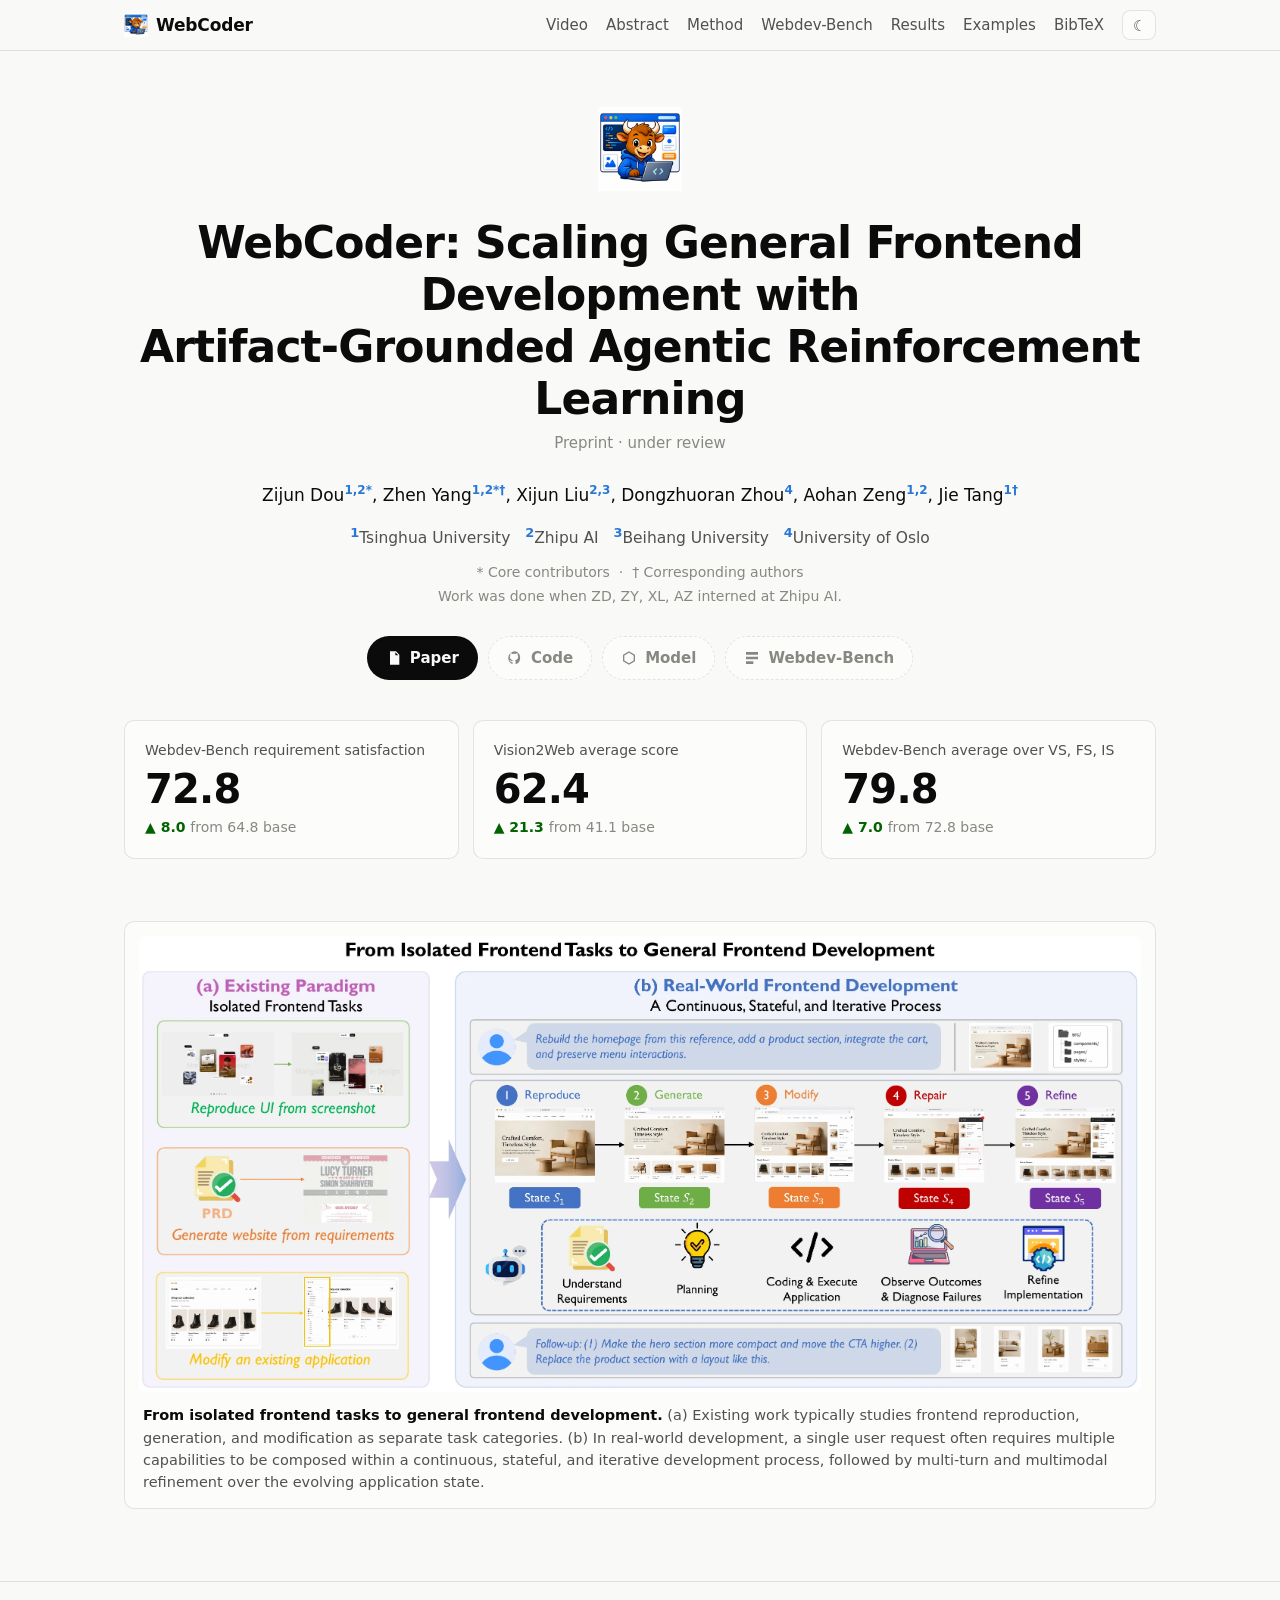
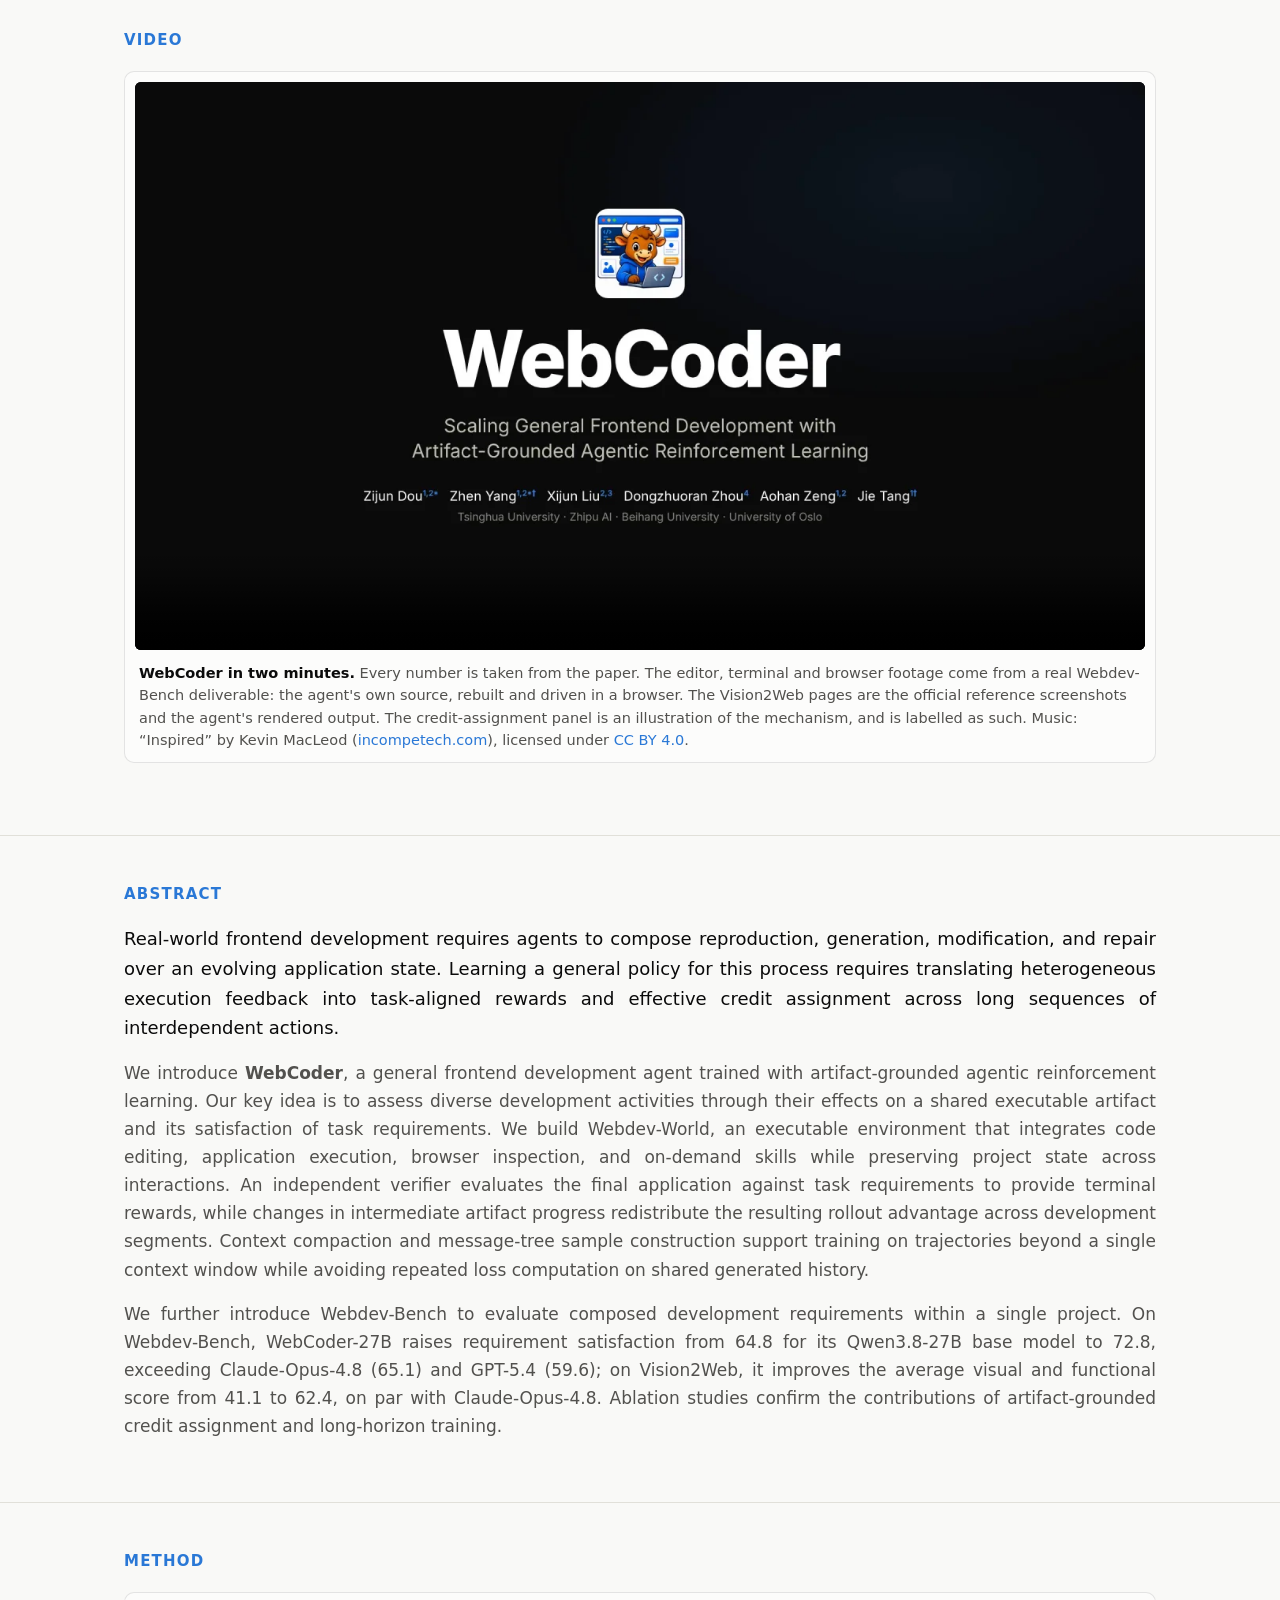
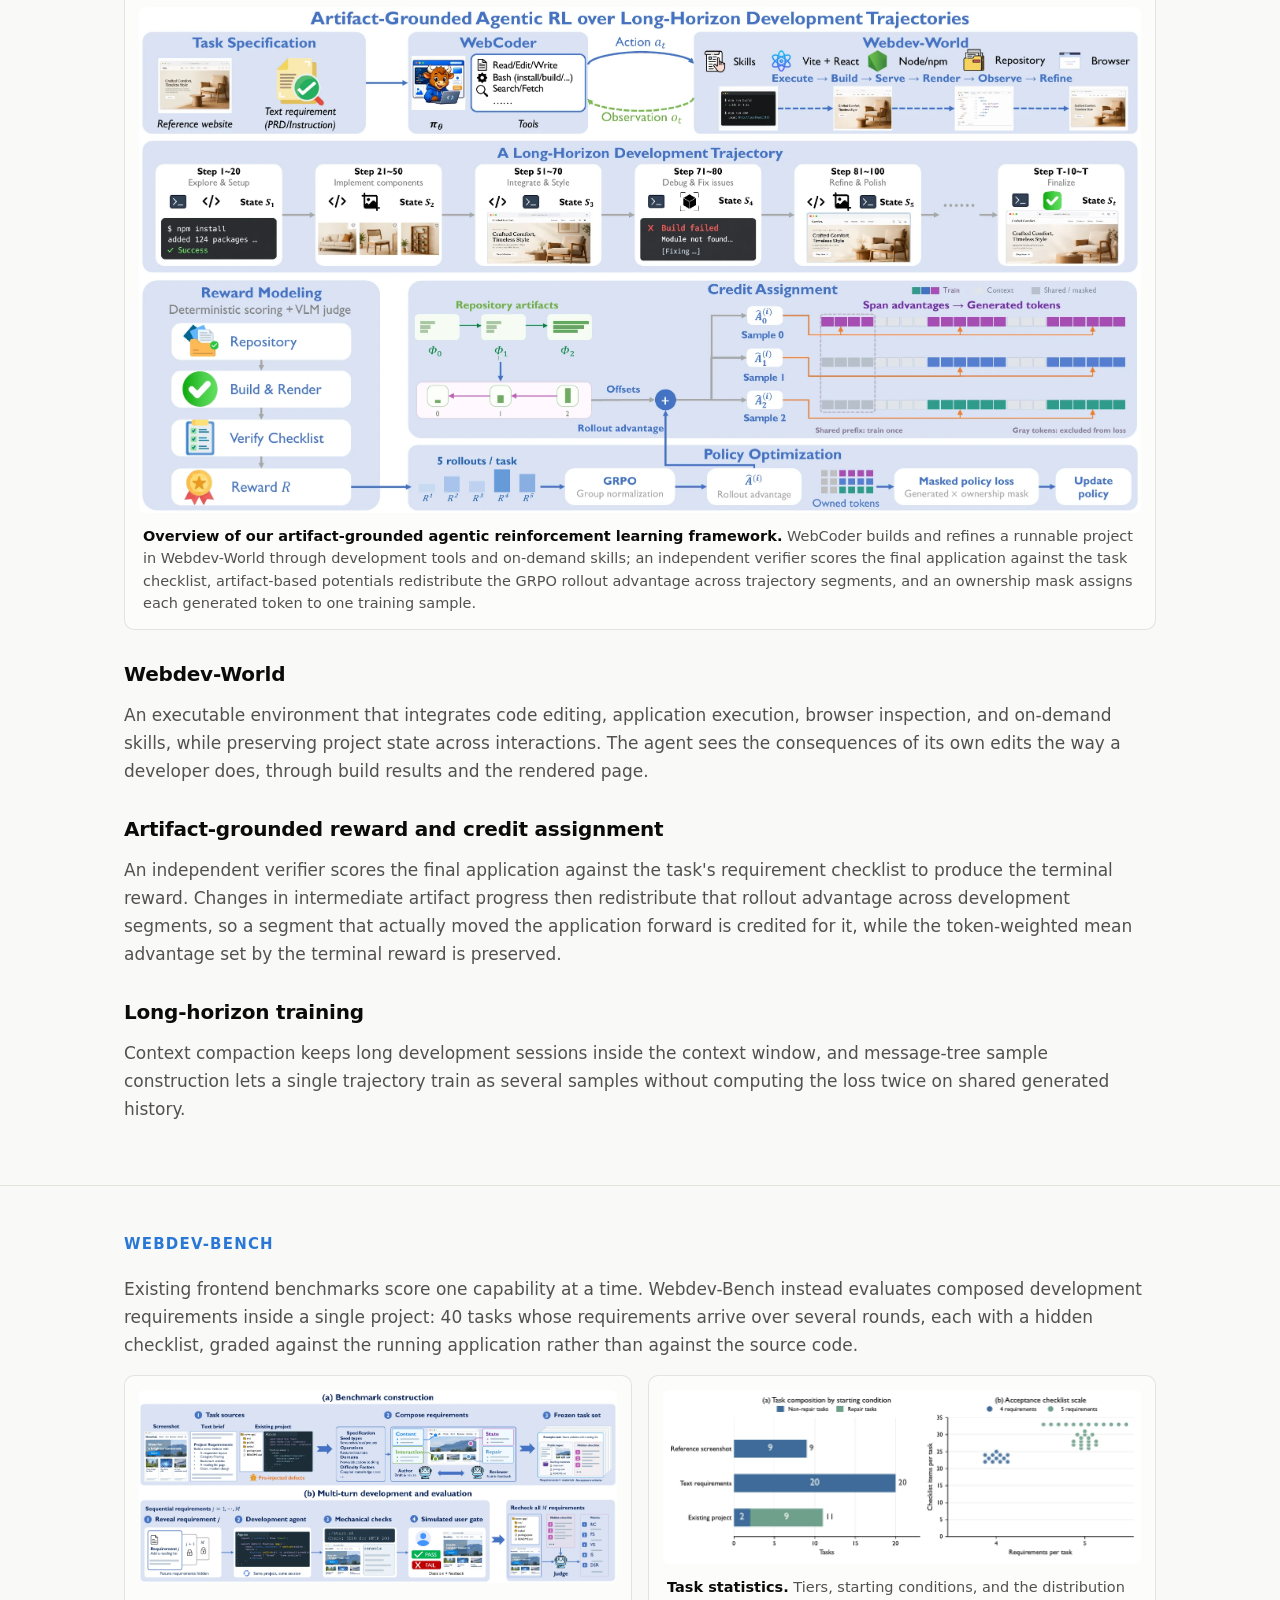
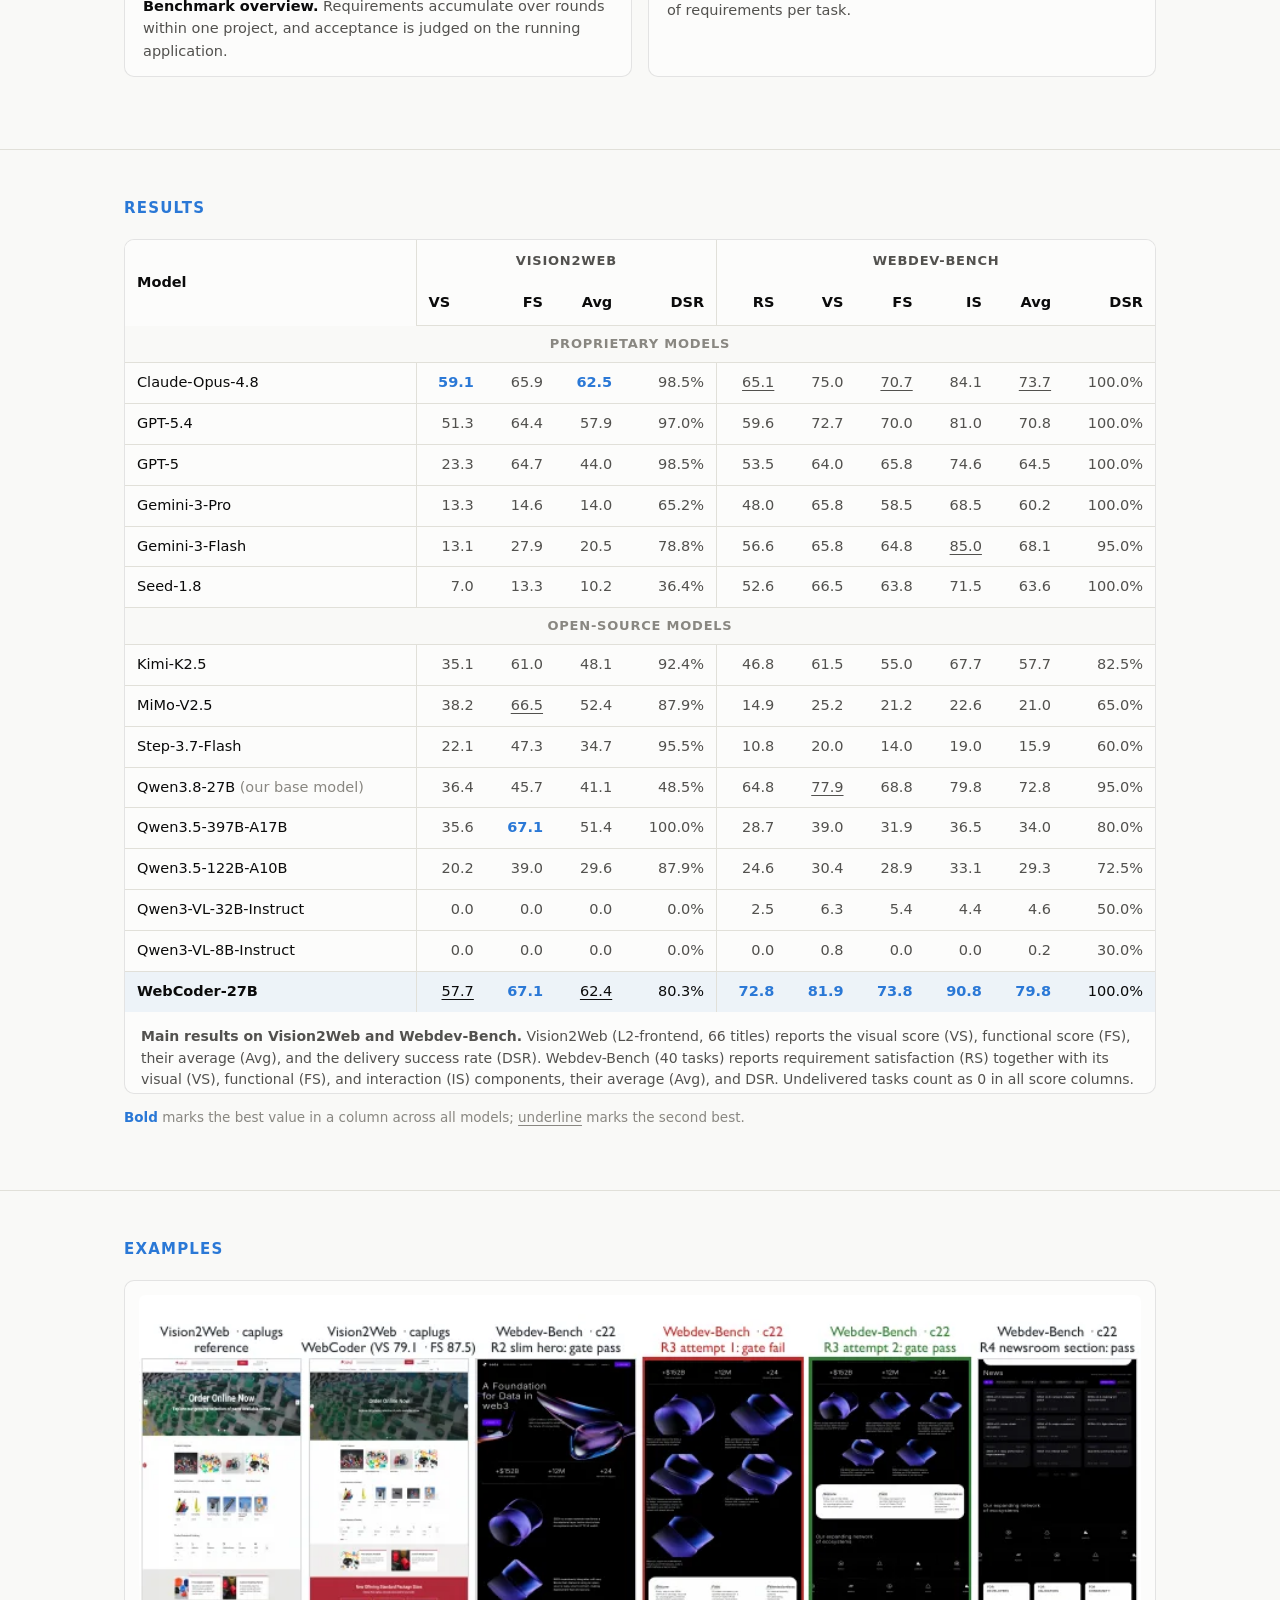
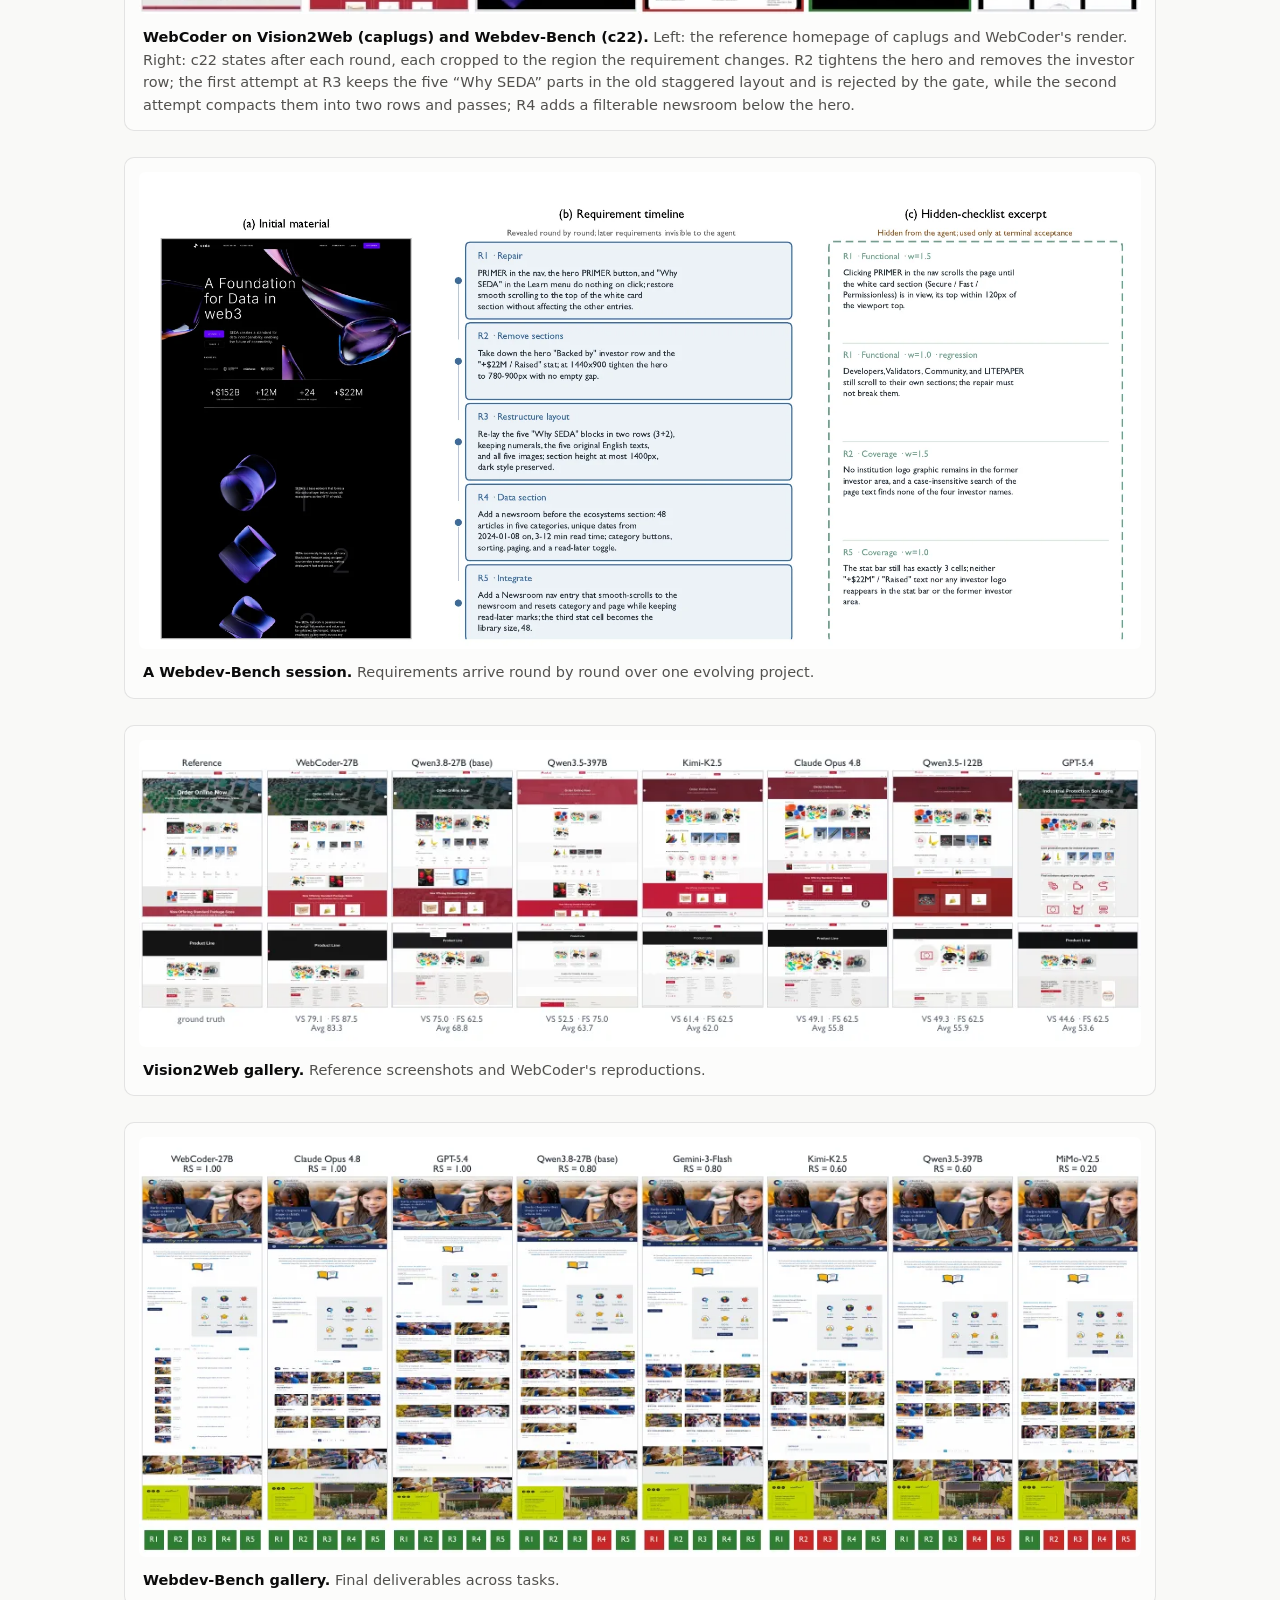
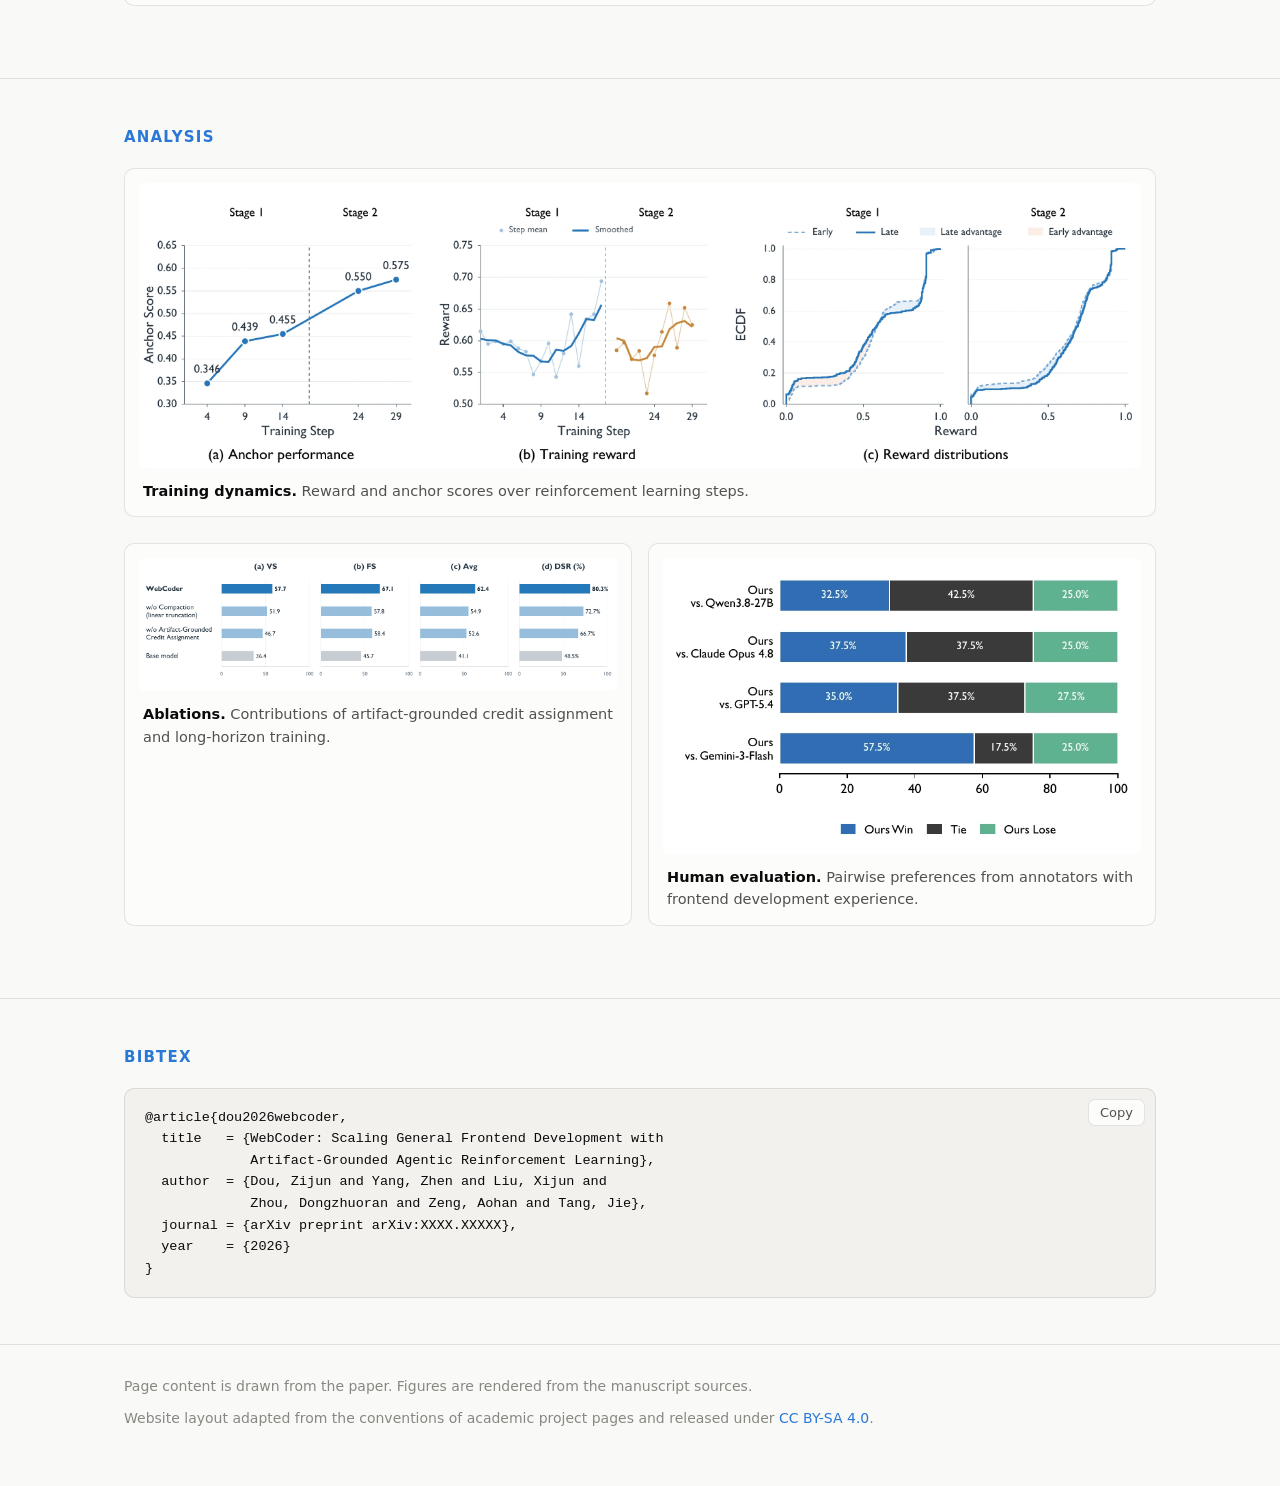
==== docs/index.html @ d70372ed "WebCoder project page and promotional film sources docs/ is the GitHub Pages site: a single static p" ====
<!DOCTYPE html>
<html lang="en">
<head>
<meta charset="utf-8">
<meta name="viewport" content="width=device-width, initial-scale=1">
<title>WebCoder: Scaling General Frontend Development with Artifact-Grounded Agentic Reinforcement Learning</title>

<meta name="description" content="WebCoder is a general frontend development agent trained with artifact-grounded agentic reinforcement learning. It raises requirement satisfaction on Webdev-Bench from 64.8 to 72.8 and the Vision2Web average score from 41.1 to 62.4.">
<meta name="author" content="Zijun Dou, Zhen Yang, Xijun Liu, Dongzhuoran Zhou, Aohan Zeng, Jie Tang">

<!-- TODO before publishing: set og:url / og:image to the live GitHub Pages URL. -->
<meta property="og:type" content="website">
<meta property="og:title" content="WebCoder: Scaling General Frontend Development with Artifact-Grounded Agentic Reinforcement Learning">
<meta property="og:description" content="A general frontend development agent trained with artifact-grounded agentic reinforcement learning.">
<meta property="og:image" content="static/images/motivation1.webp">
<meta name="twitter:card" content="summary_large_image">

<link rel="icon" type="image/webp" href="static/images/logo.webp">
<link rel="stylesheet" href="static/css/style.css">
</head>

<body>

<nav class="nav">
  <div class="nav-inner">
    <span class="nav-brand"><img src="static/images/logo.webp" alt="">WebCoder</span>
    <div class="nav-links">
      <a href="#demo">Video</a>
      <a href="#abstract">Abstract</a>
      <a href="#method">Method</a>
      <a href="#benchmark">Webdev-Bench</a>
      <a href="#results">Results</a>
      <a href="#gallery">Examples</a>
      <a href="#bibtex">BibTeX</a>
      <button class="theme-toggle" type="button">&#9790;</button>
    </div>
  </div>
</nav>

<header class="hero">
  <div class="wrap">
    <img class="hero-logo" src="static/images/logo.webp" alt="WebCoder logo">
    <h1>WebCoder: Scaling General Frontend Development with<br class="nb">Artifact-Grounded Agentic Reinforcement Learning</h1>
    <p class="venue">Preprint &middot; under review</p>

    <p class="authors">
      Zijun Dou<sup>1,2&#42;</sup>,
      Zhen Yang<sup>1,2&#42;&dagger;</sup>,
      Xijun Liu<sup>2,3</sup>,
      Dongzhuoran Zhou<sup>4</sup>,
      Aohan Zeng<sup>1,2</sup>,
      Jie Tang<sup>1&dagger;</sup>
    </p>
    <p class="affils">
      <sup>1</sup>Tsinghua University &nbsp;
      <sup>2</sup>Zhipu AI &nbsp;
      <sup>3</sup>Beihang University &nbsp;
      <sup>4</sup>University of Oslo
    </p>
    <p class="notes">
      &#42; Core contributors &nbsp;&middot;&nbsp; &dagger; Corresponding authors<br>
      Work was done when ZD, ZY, XL, AZ interned at Zhipu AI.
    </p>

    <!-- TODO: replace each href="#" below with the real URL once the artifact is public,
         and drop the "pending" class so the button renders as active. -->
    <div class="links">
      <a class="btn" href="static/pdf/webcoder_paper.pdf">
        <svg viewBox="0 0 24 24"><path d="M6 2h9l5 5v15H6zM14 3.5V8h4.5z"/></svg>
        Paper
      </a>
      <a class="btn pending" href="#" aria-disabled="true">
        <svg viewBox="0 0 24 24"><path d="M12 2a10 10 0 00-3.2 19.5c-.5-.2-.5-.9-.5-1.2v-2c-2.8.6-3.4-1.3-3.4-1.3-.5-1.2-1.1-1.5-1.1-1.5-.9-.6 0-.6 0-.6 1 .1 1.5 1 1.5 1 .9 1.5 2.3 1.1 2.9.8.1-.7.4-1.1.6-1.4-2.2-.3-4.6-1.1-4.6-5 0-1.1.4-2 1-2.7-.1-.3-.4-1.3.1-2.6 0 0 .8-.3 2.7 1a9.4 9.4 0 015 0c1.9-1.3 2.7-1 2.7-1 .5 1.3.2 2.3.1 2.6.6.7 1 1.6 1 2.7 0 3.9-2.4 4.7-4.6 5 .4.3.7 1 .7 2v2.9c0 .3 0 1-.6 1.2A10 10 0 0012 2z"/></svg>
        Code
      </a>
      <a class="btn pending" href="#" aria-disabled="true">
        <svg viewBox="0 0 24 24"><path d="M12 2l9 5v10l-9 5-9-5V7zm0 2.3L5 8.2v7.6l7 3.9 7-3.9V8.2z"/></svg>
        Model
      </a>
      <a class="btn pending" href="#" aria-disabled="true">
        <svg viewBox="0 0 24 24"><path d="M3 3h18v4H3zm0 7h18v4H3zm0 7h11v4H3z"/></svg>
        Webdev-Bench
      </a>
    </div>

    <div class="kpis">
      <div class="kpi">
        <div class="label">Webdev-Bench requirement satisfaction</div>
        <div class="value">72.8</div>
        <div class="delta">&#9650; 8.0 <span class="from">from 64.8 base</span></div>
      </div>
      <div class="kpi">
        <div class="label">Vision2Web average score</div>
        <div class="value">62.4</div>
        <div class="delta">&#9650; 21.3 <span class="from">from 41.1 base</span></div>
      </div>
      <div class="kpi">
        <div class="label">Webdev-Bench average over VS, FS, IS</div>
        <div class="value">79.8</div>
        <div class="delta">&#9650; 7.0 <span class="from">from 72.8 base</span></div>
      </div>
    </div>
  </div>
</header>

<main>

<section id="teaser">
  <div class="wrap">
    <figure>
      <img src="static/images/motivation1.webp" alt="Panel (a) shows frontend reproduction, generation and modification studied as separate task categories. Panel (b) shows one user request composing those capabilities over a continuous, stateful development process with multi-turn multimodal refinement.">
      <figcaption>
        <b>From isolated frontend tasks to general frontend development.</b>
        (a) Existing work typically studies frontend reproduction, generation, and modification as
        separate task categories. (b) In real-world development, a single user request often requires
        multiple capabilities to be composed within a continuous, stateful, and iterative development
        process, followed by multi-turn and multimodal refinement over the evolving application state.
      </figcaption>
    </figure>
  </div>
</section>

<section id="demo">
  <div class="wrap">
    <h2>Video</h2>
    <figure class="video">
      <video controls preload="none" playsinline
             poster="static/images/promo_poster.webp"
             width="1920" height="1080">
        <source src="static/video/webcoder_promo_1080p.webm" type="video/webm">
        <source src="static/video/webcoder_promo_1080p.mp4" type="video/mp4">
        <p>Your browser cannot play embedded video.
           <a href="static/video/webcoder_promo_1080p.mp4">Download the MP4</a> instead.</p>
      </video>
      <figcaption>
        <b>WebCoder in two minutes.</b>
        Every number is taken from the paper. The editor, terminal and browser footage come
        from a real Webdev-Bench deliverable: the agent's own source, rebuilt and driven in a
        browser. The Vision2Web pages are the official reference screenshots and the agent's
        rendered output. The credit-assignment panel is an illustration of the mechanism, and
        is labelled as such.
        Music: &ldquo;Inspired&rdquo; by Kevin MacLeod (<a href="https://incompetech.com">incompetech.com</a>),
        licensed under <a href="https://creativecommons.org/licenses/by/4.0/">CC BY 4.0</a>.
      </figcaption>
    </figure>
  </div>
</section>

<section id="abstract">
  <div class="wrap abstract">
    <h2>Abstract</h2>
    <p class="lead">
      Real-world frontend development requires agents to compose reproduction, generation,
      modification, and repair over an evolving application state. Learning a general policy for this
      process requires translating heterogeneous execution feedback into task-aligned rewards and
      effective credit assignment across long sequences of interdependent actions.
    </p>
    <p>
      We introduce <b>WebCoder</b>, a general frontend development agent trained with
      artifact-grounded agentic reinforcement learning. Our key idea is to assess diverse development
      activities through their effects on a shared executable artifact and its satisfaction of task
      requirements. We build Webdev-World, an executable environment that integrates code editing,
      application execution, browser inspection, and on-demand skills while preserving project state
      across interactions. An independent verifier evaluates the final application against task
      requirements to provide terminal rewards, while changes in intermediate artifact progress
      redistribute the resulting rollout advantage across development segments. Context compaction and
      message-tree sample construction support training on trajectories beyond a single context window
      while avoiding repeated loss computation on shared generated history.
    </p>
    <p>
      We further introduce Webdev-Bench to evaluate composed development requirements within a single
      project. On Webdev-Bench, WebCoder-27B raises requirement satisfaction from 64.8 for its
      Qwen3.8-27B base model to 72.8, exceeding Claude-Opus-4.8 (65.1) and GPT-5.4 (59.6); on
      Vision2Web, it improves the average visual and functional score from 41.1 to 62.4, on par with
      Claude-Opus-4.8. Ablation studies confirm the contributions of artifact-grounded credit
      assignment and long-horizon training.
    </p>
  </div>
</section>

<section id="method">
  <div class="wrap">
    <h2>Method</h2>
    <figure>
      <img src="static/images/method_v4.webp" alt="Overview of the artifact-grounded agentic reinforcement learning framework: the agent builds a runnable project in Webdev-World, a verifier scores the final application against a checklist, artifact potentials redistribute the rollout advantage, and an ownership mask assigns tokens to training samples.">
      <figcaption>
        <b>Overview of our artifact-grounded agentic reinforcement learning framework.</b>
        WebCoder builds and refines a runnable project in Webdev-World through development tools and
        on-demand skills; an independent verifier scores the final application against the task
        checklist, artifact-based potentials redistribute the GRPO rollout advantage across trajectory
        segments, and an ownership mask assigns each generated token to one training sample.
      </figcaption>
    </figure>

    <h3>Webdev-World</h3>
    <p>
      An executable environment that integrates code editing, application execution, browser
      inspection, and on-demand skills, while preserving project state across interactions. The agent
      sees the consequences of its own edits the way a developer does, through build results and the
      rendered page.
    </p>

    <h3>Artifact-grounded reward and credit assignment</h3>
    <p>
      An independent verifier scores the final application against the task's requirement checklist to
      produce the terminal reward. Changes in intermediate artifact progress then redistribute that
      rollout advantage across development segments, so a segment that actually moved the application
      forward is credited for it, while the token-weighted mean advantage set by the terminal reward is
      preserved.
    </p>

    <h3>Long-horizon training</h3>
    <p>
      Context compaction keeps long development sessions inside the context window, and message-tree
      sample construction lets a single trajectory train as several samples without computing the loss
      twice on shared generated history.
    </p>
  </div>
</section>

<section id="benchmark">
  <div class="wrap">
    <h2>Webdev-Bench</h2>
    <p>
      Existing frontend benchmarks score one capability at a time. Webdev-Bench instead evaluates
      composed development requirements inside a single project: 40 tasks whose requirements arrive
      over several rounds, each with a hidden checklist, graded against the running application rather
      than against the source code.
    </p>
    <div class="two-col">
      <figure>
        <img src="static/images/webdev-bench.webp" alt="Webdev-Bench overview: multi-round requirements over one project, evaluated on the running application against a hidden checklist.">
        <figcaption><b>Benchmark overview.</b> Requirements accumulate over rounds within one project, and acceptance is judged on the running application.</figcaption>
      </figure>
      <figure>
        <img src="static/images/fig_task_stats_en.webp" alt="Task statistics for Webdev-Bench, covering task tiers, starting conditions and requirement counts.">
        <figcaption><b>Task statistics.</b> Tiers, starting conditions, and the distribution of requirements per task.</figcaption>
      </figure>
    </div>
  </div>
</section>

<section id="results">
  <div class="wrap">
    <h2>Results</h2>
    <div class="table-scroll">
      <table>
        <caption>
          <b>Main results on Vision2Web and Webdev-Bench.</b>
          Vision2Web (L2-frontend, 66 titles) reports the visual score (VS), functional score (FS),
          their average (Avg), and the delivery success rate (DSR). Webdev-Bench (40 tasks) reports
          requirement satisfaction (RS) together with its visual (VS), functional (FS), and interaction
          (IS) components, their average (Avg), and DSR. Undelivered tasks count as 0 in all score
          columns.
        </caption>
        <thead>
          <tr>
            <th rowspan="2">Model</th>
            <th class="group sep" colspan="4">Vision2Web</th>
            <th class="group sep" colspan="6">Webdev-Bench</th>
          </tr>
          <tr>
            <th class="sep">VS</th><th>FS</th><th>Avg</th><th>DSR</th>
            <th class="sep">RS</th><th>VS</th><th>FS</th><th>IS</th><th>Avg</th><th>DSR</th>
          </tr>
        </thead>
        <tbody>
          <tr class="group-row"><td colspan="11">Proprietary models</td></tr>
          <tr>
            <td>Claude-Opus-4.8</td>
            <td class="sep best">59.1</td><td>65.9</td><td class="best">62.5</td><td>98.5%</td>
            <td class="sep second">65.1</td><td>75.0</td><td class="second">70.7</td><td>84.1</td><td class="second">73.7</td><td>100.0%</td>
          </tr>
          <tr>
            <td>GPT-5.4</td>
            <td class="sep">51.3</td><td>64.4</td><td>57.9</td><td>97.0%</td>
            <td class="sep">59.6</td><td>72.7</td><td>70.0</td><td>81.0</td><td>70.8</td><td>100.0%</td>
          </tr>
          <tr>
            <td>GPT-5</td>
            <td class="sep">23.3</td><td>64.7</td><td>44.0</td><td>98.5%</td>
            <td class="sep">53.5</td><td>64.0</td><td>65.8</td><td>74.6</td><td>64.5</td><td>100.0%</td>
          </tr>
          <tr>
            <td>Gemini-3-Pro</td>
            <td class="sep">13.3</td><td>14.6</td><td>14.0</td><td>65.2%</td>
            <td class="sep">48.0</td><td>65.8</td><td>58.5</td><td>68.5</td><td>60.2</td><td>100.0%</td>
          </tr>
          <tr>
            <td>Gemini-3-Flash</td>
            <td class="sep">13.1</td><td>27.9</td><td>20.5</td><td>78.8%</td>
            <td class="sep">56.6</td><td>65.8</td><td>64.8</td><td class="second">85.0</td><td>68.1</td><td>95.0%</td>
          </tr>
          <tr>
            <td>Seed-1.8</td>
            <td class="sep">7.0</td><td>13.3</td><td>10.2</td><td>36.4%</td>
            <td class="sep">52.6</td><td>66.5</td><td>63.8</td><td>71.5</td><td>63.6</td><td>100.0%</td>
          </tr>

          <tr class="group-row"><td colspan="11">Open-source models</td></tr>
          <tr>
            <td>Kimi-K2.5</td>
            <td class="sep">35.1</td><td>61.0</td><td>48.1</td><td>92.4%</td>
            <td class="sep">46.8</td><td>61.5</td><td>55.0</td><td>67.7</td><td>57.7</td><td>82.5%</td>
          </tr>
          <tr>
            <td>MiMo-V2.5</td>
            <td class="sep">38.2</td><td class="second">66.5</td><td>52.4</td><td>87.9%</td>
            <td class="sep">14.9</td><td>25.2</td><td>21.2</td><td>22.6</td><td>21.0</td><td>65.0%</td>
          </tr>
          <tr>
            <td>Step-3.7-Flash</td>
            <td class="sep">22.1</td><td>47.3</td><td>34.7</td><td>95.5%</td>
            <td class="sep">10.8</td><td>20.0</td><td>14.0</td><td>19.0</td><td>15.9</td><td>60.0%</td>
          </tr>
          <tr>
            <td>Qwen3.8-27B <span class="aside">(our base model)</span></td>
            <td class="sep">36.4</td><td>45.7</td><td>41.1</td><td>48.5%</td>
            <td class="sep">64.8</td><td class="second">77.9</td><td>68.8</td><td>79.8</td><td>72.8</td><td>95.0%</td>
          </tr>
          <tr>
            <td>Qwen3.5-397B-A17B</td>
            <td class="sep">35.6</td><td class="best">67.1</td><td>51.4</td><td>100.0%</td>
            <td class="sep">28.7</td><td>39.0</td><td>31.9</td><td>36.5</td><td>34.0</td><td>80.0%</td>
          </tr>
          <tr>
            <td>Qwen3.5-122B-A10B</td>
            <td class="sep">20.2</td><td>39.0</td><td>29.6</td><td>87.9%</td>
            <td class="sep">24.6</td><td>30.4</td><td>28.9</td><td>33.1</td><td>29.3</td><td>72.5%</td>
          </tr>
          <tr>
            <td>Qwen3-VL-32B-Instruct</td>
            <td class="sep">0.0</td><td>0.0</td><td>0.0</td><td>0.0%</td>
            <td class="sep">2.5</td><td>6.3</td><td>5.4</td><td>4.4</td><td>4.6</td><td>50.0%</td>
          </tr>
          <tr>
            <td>Qwen3-VL-8B-Instruct</td>
            <td class="sep">0.0</td><td>0.0</td><td>0.0</td><td>0.0%</td>
            <td class="sep">0.0</td><td>0.8</td><td>0.0</td><td>0.0</td><td>0.2</td><td>30.0%</td>
          </tr>
          <tr class="ours">
            <td>WebCoder-27B</td>
            <td class="sep second">57.7</td><td class="best">67.1</td><td class="second">62.4</td><td>80.3%</td>
            <td class="sep best">72.8</td><td class="best">81.9</td><td class="best">73.8</td><td class="best">90.8</td><td class="best">79.8</td><td>100.0%</td>
          </tr>
        </tbody>
      </table>
    </div>
    <p class="table-note">
      <span class="best">Bold</span> marks the best value in a column across all models;
      <span class="second">underline</span> marks the second best.
    </p>
  </div>
</section>

<section id="gallery">
  <div class="wrap">
    <h2>Examples</h2>
    <figure>
      <img src="static/images/fig_case_main.webp" alt="WebCoder on Vision2Web caplugs and Webdev-Bench task c22: the reference homepage next to WebCoder's render, and the c22 application state after each requirement round.">
      <figcaption>
        <b>WebCoder on Vision2Web (caplugs) and Webdev-Bench (c22).</b>
        Left: the reference homepage of caplugs and WebCoder's render. Right: c22 states after each
        round, each cropped to the region the requirement changes. R2 tightens the hero and removes the
        investor row; the first attempt at R3 keeps the five &ldquo;Why SEDA&rdquo; parts in the old
        staggered layout and is rejected by the gate, while the second attempt compacts them into two
        rows and passes; R4 adds a filterable newsroom below the hero.
      </figcaption>
    </figure>
    <figure>
      <img src="static/images/fig_demo_c22_en.webp" alt="Round-by-round requirements and the resulting application states for Webdev-Bench task c22.">
      <figcaption><b>A Webdev-Bench session.</b> Requirements arrive round by round over one evolving project.</figcaption>
    </figure>
    <figure>
      <img src="static/images/fig_case_v2w_gallery.webp" alt="Gallery of Vision2Web reproductions produced by WebCoder next to their reference screenshots.">
      <figcaption><b>Vision2Web gallery.</b> Reference screenshots and WebCoder's reproductions.</figcaption>
    </figure>
    <figure>
      <img src="static/images/fig_case_wb_gallery.webp" alt="Gallery of final deliverables produced by WebCoder across Webdev-Bench tasks.">
      <figcaption><b>Webdev-Bench gallery.</b> Final deliverables across tasks.</figcaption>
    </figure>
  </div>
</section>

<section id="analysis">
  <div class="wrap">
    <h2>Analysis</h2>
    <figure>
      <img src="static/images/training_dynamics_aligned.webp" alt="Training dynamics across reinforcement learning steps, showing reward and evaluation anchor scores.">
      <figcaption><b>Training dynamics.</b> Reward and anchor scores over reinforcement learning steps.</figcaption>
    </figure>
    <div class="two-col">
      <figure>
        <img src="static/images/ablation_all_metrics.webp" alt="Ablation study across all metrics, isolating artifact-grounded credit assignment and long-horizon training.">
        <figcaption><b>Ablations.</b> Contributions of artifact-grounded credit assignment and long-horizon training.</figcaption>
      </figure>
      <figure>
        <img src="static/images/fig_human_eval.webp" alt="Human evaluation results from pairwise comparisons between WebCoder and four opponent models.">
        <figcaption><b>Human evaluation.</b> Pairwise preferences from annotators with frontend development experience.</figcaption>
      </figure>
    </div>
  </div>
</section>

<section id="bibtex">
  <div class="wrap">
    <h2>BibTeX</h2>
    <!-- TODO: fill in eprint/year once the arXiv submission has an identifier. -->
    <div class="code-card">
      <button class="copy-btn" type="button">Copy</button>
<pre>@article{dou2026webcoder,
  title   = {WebCoder: Scaling General Frontend Development with
             Artifact-Grounded Agentic Reinforcement Learning},
  author  = {Dou, Zijun and Yang, Zhen and Liu, Xijun and
             Zhou, Dongzhuoran and Zeng, Aohan and Tang, Jie},
  journal = {arXiv preprint arXiv:XXXX.XXXXX},
  year    = {2026}
}</pre>
    </div>
  </div>
</section>

</main>

<footer>
  <div class="wrap">
    <p>
      Page content is drawn from the paper. Figures are rendered from the manuscript sources.
    </p>
    <p>
      Website layout adapted from the conventions of academic project pages and released under
      <a href="https://creativecommons.org/licenses/by-sa/4.0/">CC BY-SA 4.0</a>.
    </p>
  </div>
</footer>

<div class="lightbox" role="dialog" aria-modal="true" aria-label="Enlarged figure">
  <button class="lightbox-close" type="button" aria-label="Close">&times;</button>
  <img alt="">
</div>

<script src="static/js/main.js"></script>
</body>
</html>
---- docs/static/css/style.css ----
/* ==========================================================================
   WebCoder project page
   Palette, surfaces and ink roles follow the validated reference instance.
   Light surface #fcfcfb / dark surface #1a1a19.
   ========================================================================== */

:root {
  color-scheme: light;
  --surface-1: #fcfcfb;
  --plane: #f9f9f7;
  --text-primary: #0b0b0b;
  --text-secondary: #52514e;
  --text-muted: #898781;
  --rule: #e1e0d9;
  --border: rgba(11, 11, 11, 0.10);
  --accent: #2a78d6;
  --accent-soft: #cde2fb;
  --accent-wash: #f1f6fd;
  --good: #006300;
  --code-bg: #f2f1ed;
  --radius: 10px;
  --maxw: 1080px;
  --font-sans: system-ui, -apple-system, "Segoe UI", sans-serif;
  --font-mono: ui-monospace, SFMono-Regular, "SF Mono", Menlo, monospace;
}

@media (prefers-color-scheme: dark) {
  :root:where(:not([data-theme="light"])) {
    color-scheme: dark;
    --surface-1: #1a1a19;
    --plane: #0d0d0d;
    --text-primary: #ffffff;
    --text-secondary: #c3c2b7;
    --text-muted: #898781;
    --rule: #2c2c2a;
    --border: rgba(255, 255, 255, 0.10);
    --accent: #3987e5;
    --accent-soft: #184f95;
    --accent-wash: #1e2430;
    --good: #0ca30c;
    --code-bg: #212120;
  }
}

:root[data-theme="dark"] {
  color-scheme: dark;
  --surface-1: #1a1a19;
  --plane: #0d0d0d;
  --text-primary: #ffffff;
  --text-secondary: #c3c2b7;
  --text-muted: #898781;
  --rule: #2c2c2a;
  --border: rgba(255, 255, 255, 0.10);
  --accent: #3987e5;
  --accent-soft: #184f95;
  --accent-wash: #1e2430;
  --good: #0ca30c;
  --code-bg: #212120;
}

* { box-sizing: border-box; }

html { scroll-behavior: smooth; scroll-padding-top: 72px; }

body {
  margin: 0;
  background: var(--plane);
  color: var(--text-primary);
  font-family: var(--font-sans);
  font-size: 17px;
  line-height: 1.65;
  -webkit-font-smoothing: antialiased;
}

.wrap { max-width: var(--maxw); margin: 0 auto; padding: 0 24px; }

a { color: var(--accent); text-decoration: none; }
a:hover { text-decoration: underline; }

/* ---------- top nav ---------- */

.nav {
  position: sticky;
  top: 0;
  z-index: 40;
  background: color-mix(in srgb, var(--plane) 88%, transparent);
  backdrop-filter: saturate(1.4) blur(10px);
  border-bottom: 1px solid var(--rule);
}
.nav-inner {
  max-width: var(--maxw);
  margin: 0 auto;
  padding: 10px 24px;
  display: flex;
  align-items: center;
  gap: 20px;
}
.nav-brand {
  display: flex;
  align-items: center;
  gap: 8px;
  font-weight: 650;
  letter-spacing: -0.01em;
  color: var(--text-primary);
}
.nav-brand img { width: 24px; height: 24px; }
.nav-links { display: flex; gap: 18px; margin-left: auto; align-items: center; }
.nav-links a {
  color: var(--text-secondary);
  font-size: 15px;
  font-weight: 500;
}
.nav-links a:hover { color: var(--text-primary); text-decoration: none; }

.theme-toggle {
  border: 1px solid var(--border);
  background: var(--surface-1);
  color: var(--text-secondary);
  border-radius: 8px;
  width: 34px;
  height: 30px;
  cursor: pointer;
  font-size: 15px;
  line-height: 1;
  display: grid;
  place-items: center;
}
.theme-toggle:hover { color: var(--text-primary); }

@media (max-width: 760px) {
  .hero h1 .nb { display: none; }
  .nav-links a { display: none; }
  .nav-links .theme-toggle { display: grid; }
}

/* ---------- hero ---------- */

.hero { padding: 56px 0 8px; text-align: center; }
.hero-logo { width: 84px; height: 84px; margin-bottom: 18px; }
.hero h1 {
  font-size: clamp(28px, 4.2vw, 44px);
  line-height: 1.18;
  letter-spacing: -0.02em;
  font-weight: 700;
  margin: 0 0 6px;
}
.hero .venue {
  color: var(--text-muted);
  font-size: 15px;
  margin: 0 0 24px;
}

.authors {
  font-size: 17px;
  line-height: 1.9;
  margin: 0 auto 10px;
  max-width: 760px;
  color: var(--text-primary);
}
.authors a { color: var(--text-primary); border-bottom: 1px solid var(--border); }
.authors a:hover { color: var(--accent); border-color: var(--accent); text-decoration: none; }
.authors sup { color: var(--accent); font-size: 12px; font-weight: 600; }

.affils {
  font-size: 15.5px;
  color: var(--text-secondary);
  margin: 0 auto 4px;
  max-width: 760px;
}
.affils sup { color: var(--accent); font-weight: 600; }
.notes {
  font-size: 14px;
  color: var(--text-muted);
  margin: 10px auto 0;
  max-width: 700px;
}

/* ---------- link buttons ---------- */

.links {
  display: flex;
  flex-wrap: wrap;
  gap: 10px;
  justify-content: center;
  margin: 28px 0 8px;
}
.btn {
  display: inline-flex;
  align-items: center;
  gap: 8px;
  padding: 9px 18px;
  border-radius: 999px;
  background: var(--text-primary);
  color: var(--plane);
  font-size: 15px;
  font-weight: 550;
  border: 1px solid transparent;
}
.btn:hover { text-decoration: none; opacity: 0.88; }
.btn svg { width: 16px; height: 16px; fill: currentColor; }
.btn.ghost {
  background: var(--surface-1);
  color: var(--text-primary);
  border-color: var(--border);
}
.btn.pending {
  background: var(--surface-1);
  color: var(--text-muted);
  border-color: var(--border);
  border-style: dashed;
  cursor: not-allowed;
}
.btn.pending:hover { opacity: 1; text-decoration: none; }

/* ---------- KPI row (stat tiles) ---------- */

.kpis {
  display: grid;
  grid-template-columns: repeat(3, 1fr);
  gap: 14px;
  margin: 40px 0 8px;
}
@media (max-width: 760px) { .kpis { grid-template-columns: 1fr; } }

.kpi {
  background: var(--surface-1);
  border: 1px solid var(--border);
  border-radius: var(--radius);
  padding: 18px 20px;
  text-align: left;
}
.kpi .label {
  font-size: 14px;
  color: var(--text-secondary);
  margin-bottom: 6px;
}
.kpi .value {
  font-size: 40px;
  font-weight: 650;
  letter-spacing: -0.02em;
  line-height: 1.05;
}
.kpi .delta {
  font-size: 14px;
  color: var(--good);
  font-weight: 550;
  margin-top: 6px;
}
.kpi .delta .from { color: var(--text-muted); font-weight: 400; }

/* ---------- sections ---------- */

section { padding: 46px 0; }
section + section { border-top: 1px solid var(--rule); }

h2 {
  font-size: 15px;
  font-weight: 650;
  letter-spacing: 0.08em;
  text-transform: uppercase;
  color: var(--accent);
  margin: 0 0 18px;
}
h3 {
  font-size: 20px;
  font-weight: 620;
  letter-spacing: -0.01em;
  margin: 28px 0 10px;
}
p { color: var(--text-secondary); margin: 0 0 16px; }
.lead { font-size: 18px; color: var(--text-primary); }
.abstract p { text-align: justify; hyphens: auto; }

/* ---------- figures ---------- */

figure {
  margin: 0 0 26px;
  background: var(--surface-1);
  border: 1px solid var(--border);
  border-radius: var(--radius);
  padding: 14px;
}
figure img {
  width: 100%;
  height: auto;
  display: block;
  border-radius: 6px;
  cursor: zoom-in;
}
figcaption {
  font-size: 14.5px;
  color: var(--text-secondary);
  line-height: 1.55;
  margin-top: 12px;
  padding: 0 4px;
}
figcaption b { color: var(--text-primary); font-weight: 600; }

figure.video { padding: 10px; }
figure.video video {
  width: 100%;
  height: auto;
  display: block;
  border-radius: 6px;
  background: #000;
}

.two-col { display: grid; grid-template-columns: 1fr 1fr; gap: 16px; }
@media (max-width: 860px) { .two-col { grid-template-columns: 1fr; } }

/* ---------- results table ---------- */

.table-scroll {
  overflow-x: auto;
  border: 1px solid var(--border);
  border-radius: var(--radius);
  background: var(--surface-1);
}
table {
  width: 100%;
  border-collapse: collapse;
  font-size: 14.5px;
  font-variant-numeric: tabular-nums;
}
caption {
  caption-side: bottom;
  text-align: left;
  font-size: 14px;
  color: var(--text-secondary);
  padding: 14px 16px 2px;
  line-height: 1.55;
}
thead th {
  background: var(--surface-1);
  font-weight: 620;
  color: var(--text-primary);
  text-align: right;
  padding: 10px 12px;
  border-bottom: 1px solid var(--rule);
  white-space: nowrap;
}
thead tr:first-child th { border-bottom: none; }
thead th.group {
  text-align: center;
  color: var(--text-secondary);
  font-size: 13px;
  letter-spacing: 0.06em;
  text-transform: uppercase;
  border-bottom: 1px solid var(--rule);
}
thead th:first-child { text-align: left; }
th.sep, td.sep { border-left: 1px solid var(--rule); }

tbody td {
  padding: 8px 12px;
  text-align: right;
  border-bottom: 1px solid var(--rule);
  color: var(--text-secondary);
  white-space: nowrap;
}
tbody td:first-child {
  text-align: left;
  color: var(--text-primary);
  font-weight: 500;
}
tbody td .aside { color: var(--text-muted); font-weight: 400; }
tbody tr:last-child td { border-bottom: none; }
tbody tr.group-row td {
  background: var(--plane);
  text-align: center;
  font-size: 13px;
  letter-spacing: 0.06em;
  text-transform: uppercase;
  color: var(--text-muted);
  font-weight: 600;
  padding: 7px 12px;
}
tbody tr.ours td {
  background: var(--accent-wash);
  background: color-mix(in srgb, var(--accent) 7%, var(--surface-1));
  color: var(--text-primary);
}
tbody tr.ours td:first-child { font-weight: 680; }
tbody tr:hover:not(.group-row) td {
  background: color-mix(in srgb, var(--accent) 4%, var(--surface-1));
}
tbody tr.ours:hover td {
  background: color-mix(in srgb, var(--accent) 11%, var(--surface-1));
}

/* best / second: never colour alone — weight and underline carry it too.
   Selectors must out-specify `tbody tr.ours td`, which also sets a colour. */
tbody tr td.best { font-weight: 700; color: var(--accent); }
tbody tr td.second { text-decoration: underline; text-underline-offset: 3px; }
.table-note .best { font-weight: 700; color: var(--accent); }
.table-note .second { text-decoration: underline; text-underline-offset: 3px; }

.table-note {
  font-size: 13.5px;
  color: var(--text-muted);
  margin-top: 12px;
}
.table-note .best, .table-note .second { font-size: 13.5px; }

/* ---------- bibtex ---------- */

.code-card {
  position: relative;
  background: var(--code-bg);
  border: 1px solid var(--border);
  border-radius: var(--radius);
}
.code-card pre {
  margin: 0;
  padding: 18px 20px;
  overflow-x: auto;
  font-family: var(--font-mono);
  font-size: 13.5px;
  line-height: 1.6;
  color: var(--text-primary);
}
.copy-btn {
  position: absolute;
  top: 10px;
  right: 10px;
  border: 1px solid var(--border);
  background: var(--surface-1);
  color: var(--text-secondary);
  border-radius: 7px;
  padding: 5px 11px;
  font-size: 13px;
  font-family: var(--font-sans);
  cursor: pointer;
}
.copy-btn:hover { color: var(--text-primary); }

/* ---------- lightbox ---------- */

.lightbox {
  position: fixed;
  inset: 0;
  z-index: 90;
  background: rgba(0, 0, 0, 0.88);
  display: none;
  place-items: center;
  padding: 28px;
  overflow: auto;
}
.lightbox[open] { display: grid; }
.lightbox img {
  max-width: 100%;
  max-height: none;
  width: auto;
  border-radius: 6px;
  background: #fff;
}
.lightbox-close {
  position: fixed;
  top: 16px;
  right: 20px;
  background: none;
  border: none;
  color: #fff;
  font-size: 30px;
  line-height: 1;
  cursor: pointer;
}

/* ---------- footer ---------- */

footer {
  border-top: 1px solid var(--rule);
  padding: 30px 0 48px;
  color: var(--text-muted);
  font-size: 14px;
}
footer p { color: var(--text-muted); margin: 0 0 8px; }

@media print {
  .nav, .theme-toggle, .lightbox, .copy-btn { display: none !important; }
}
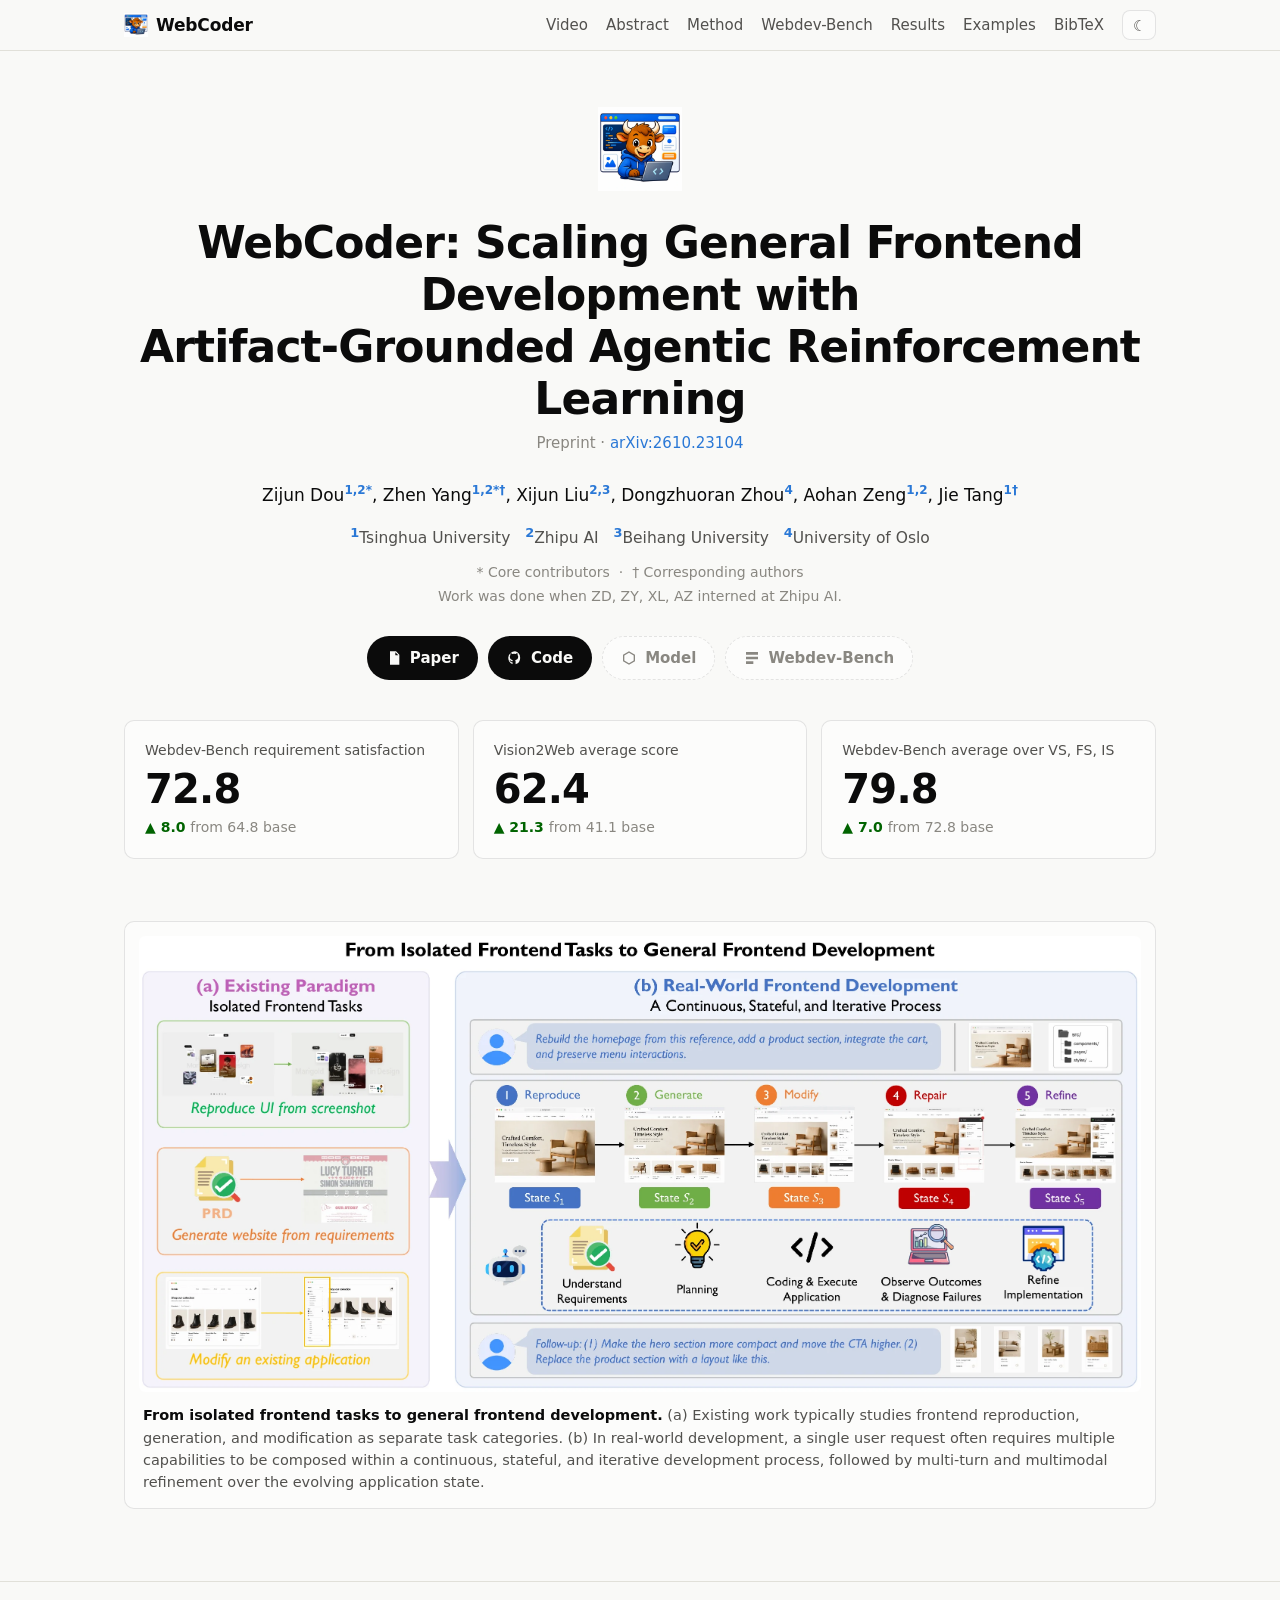
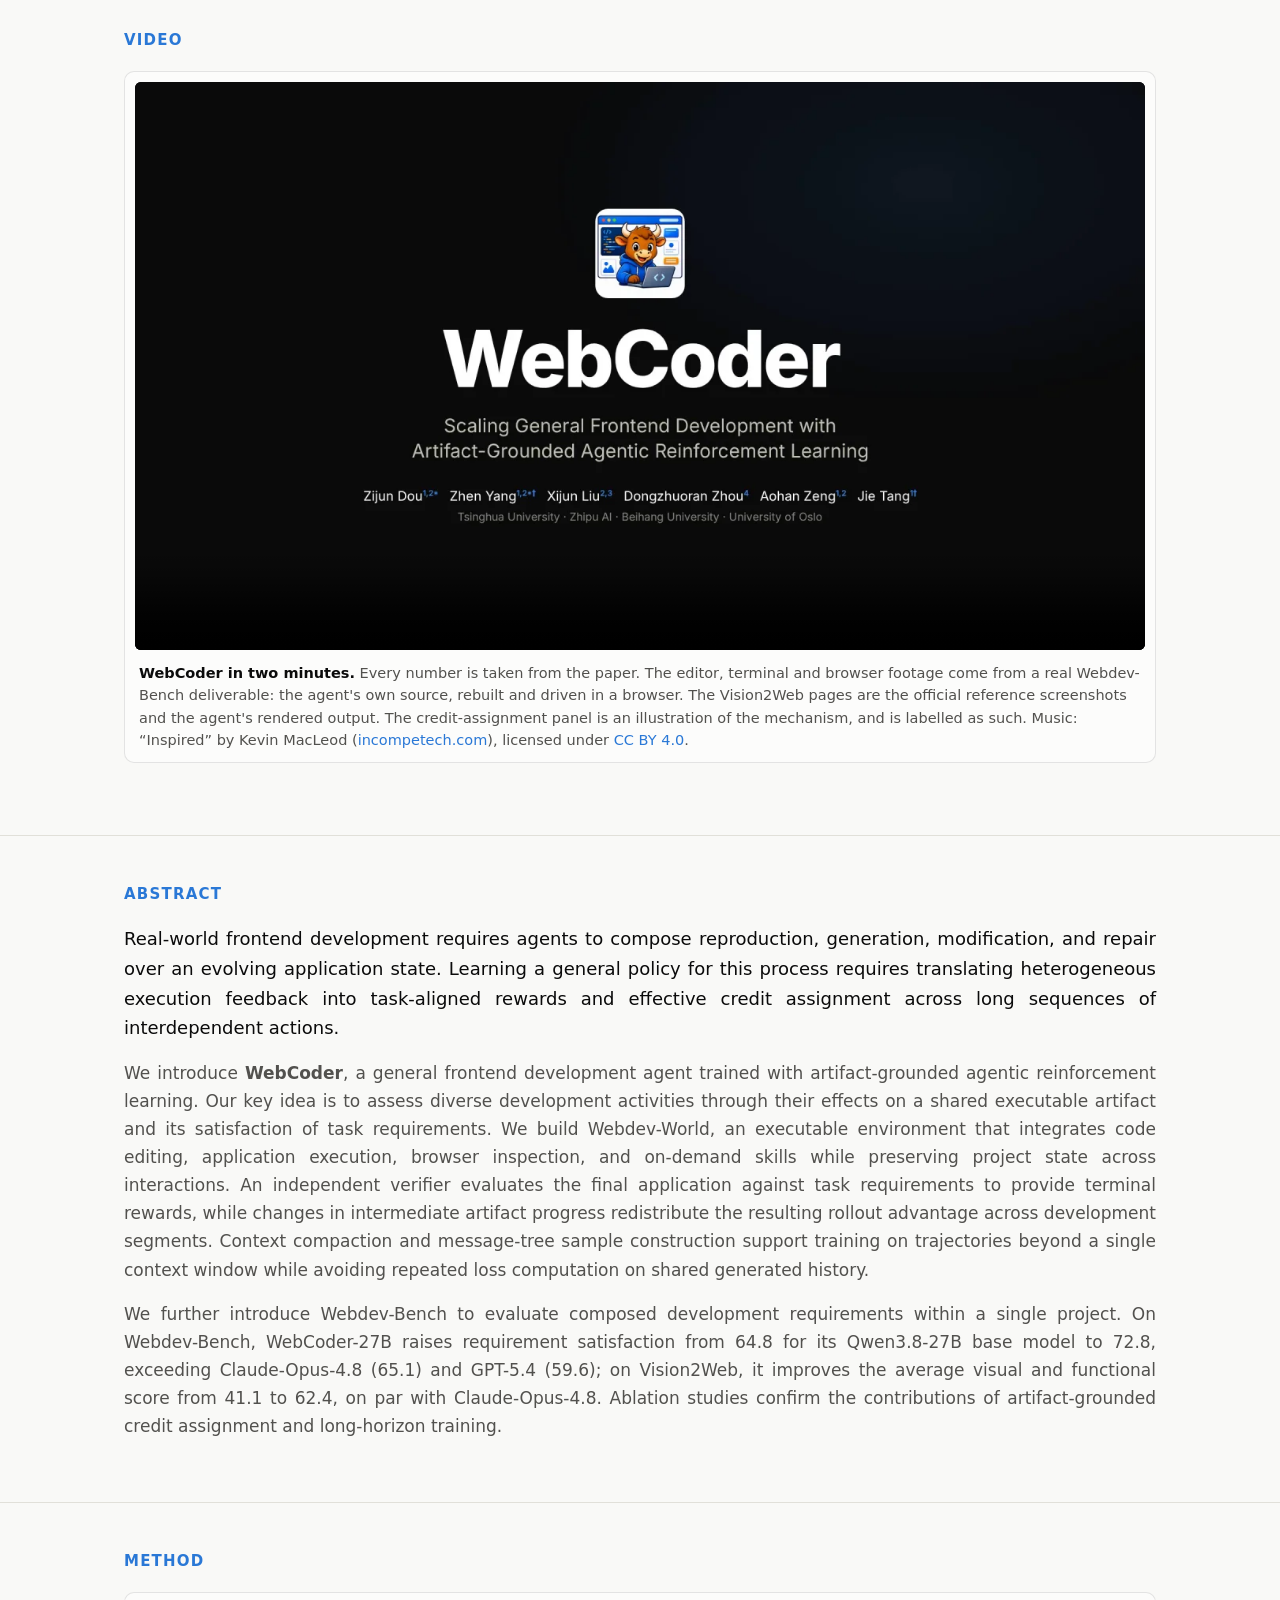
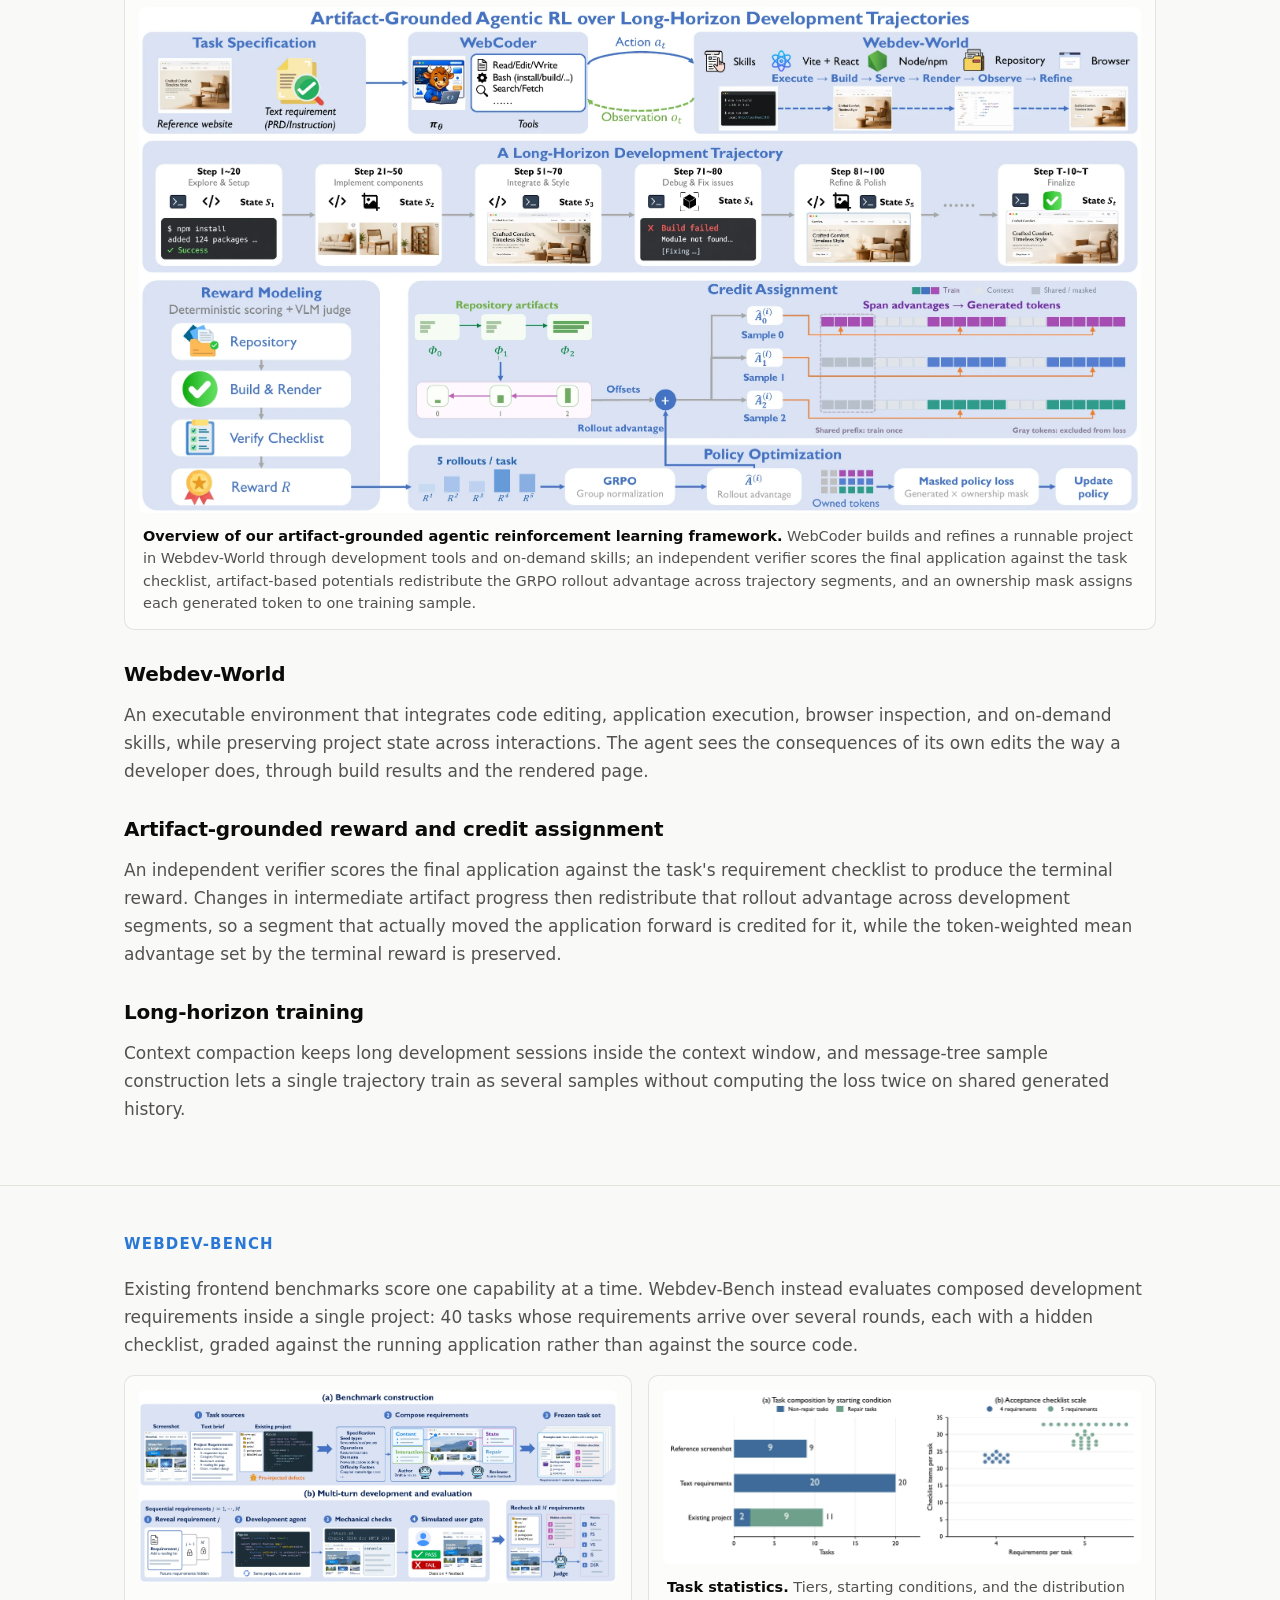
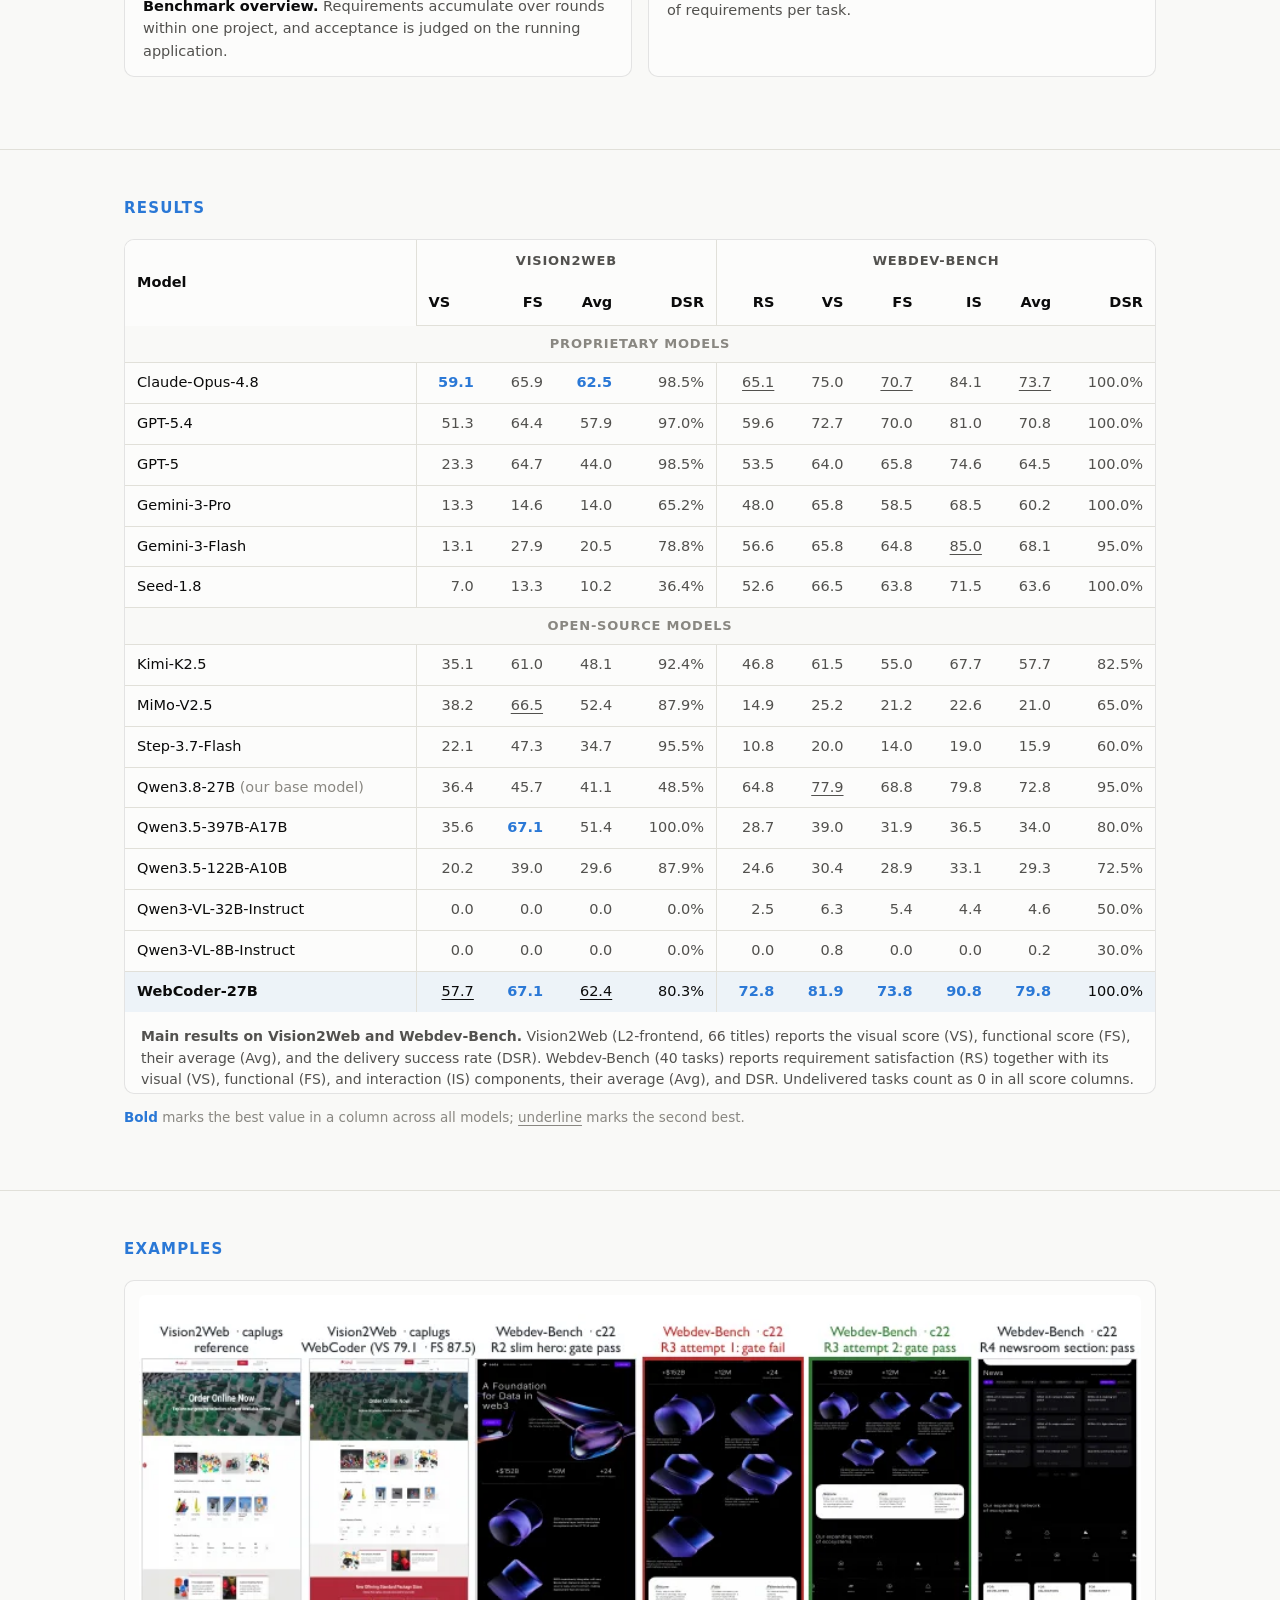
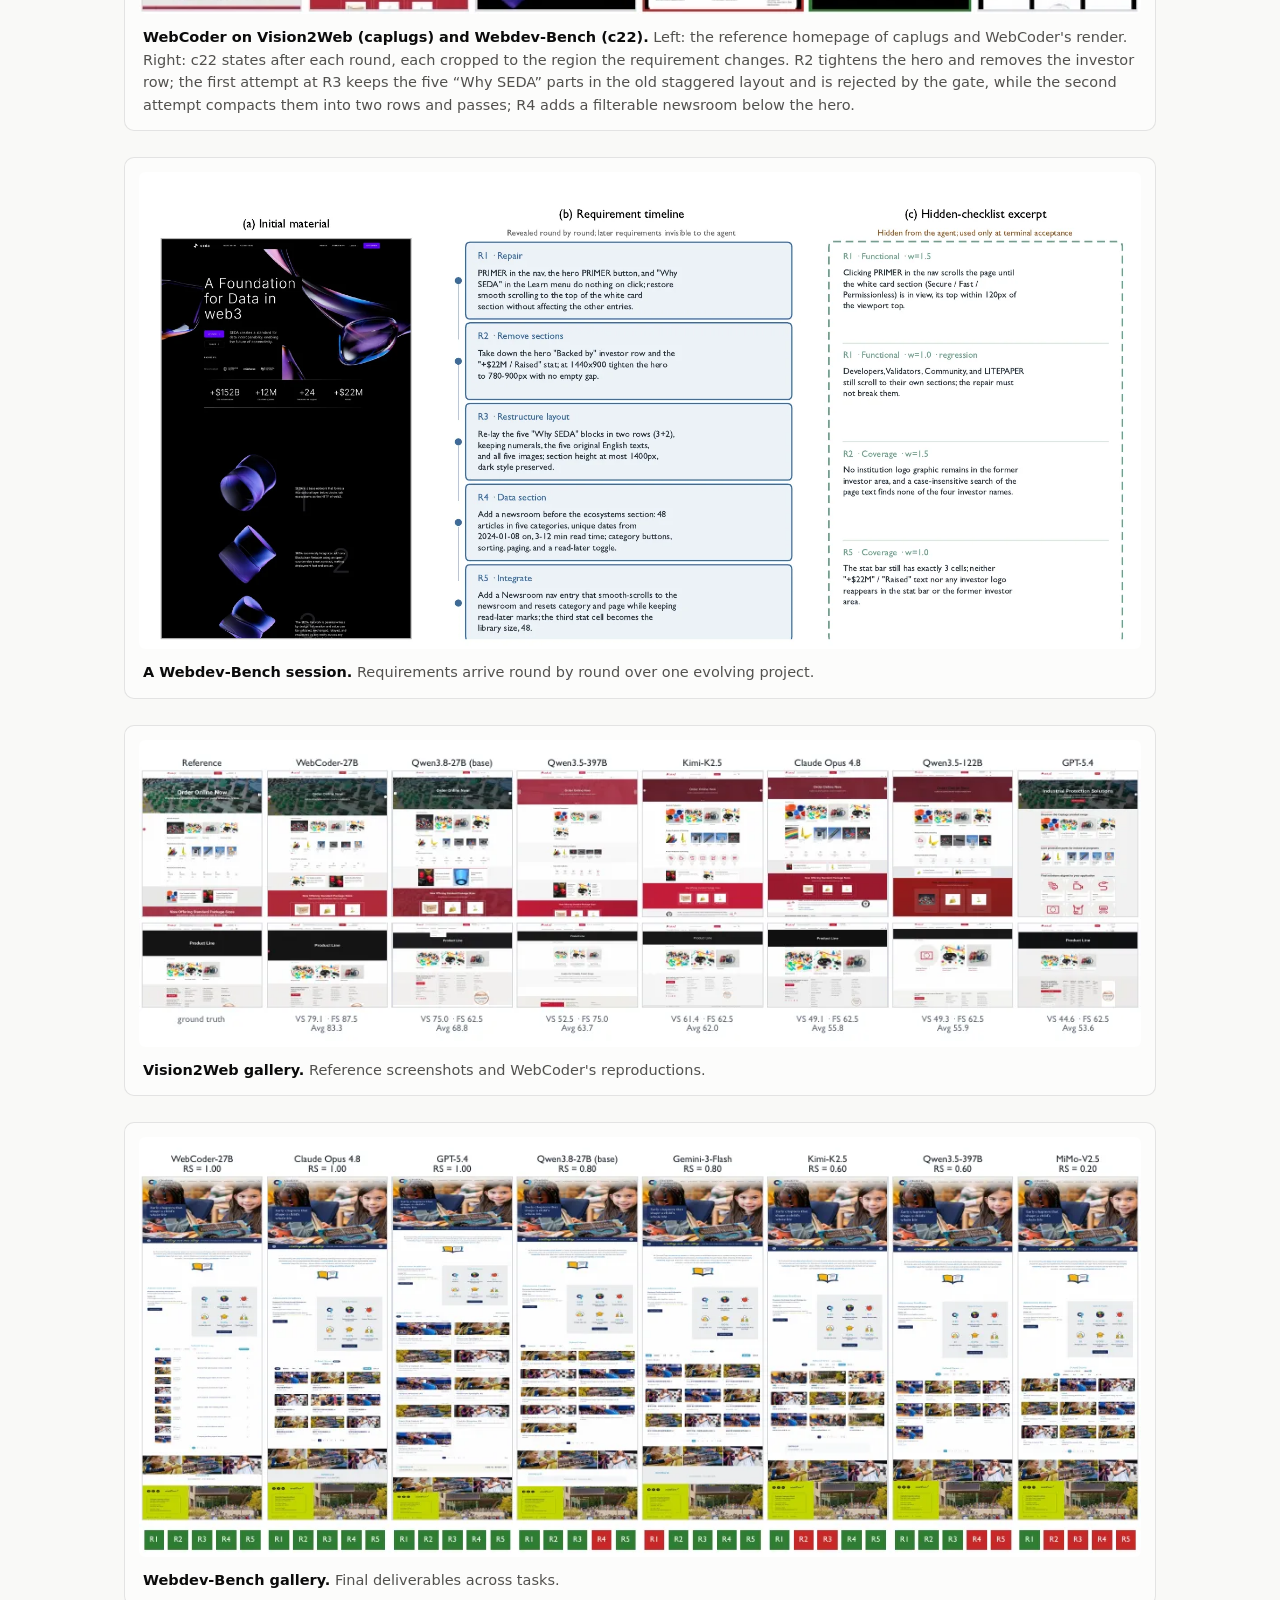
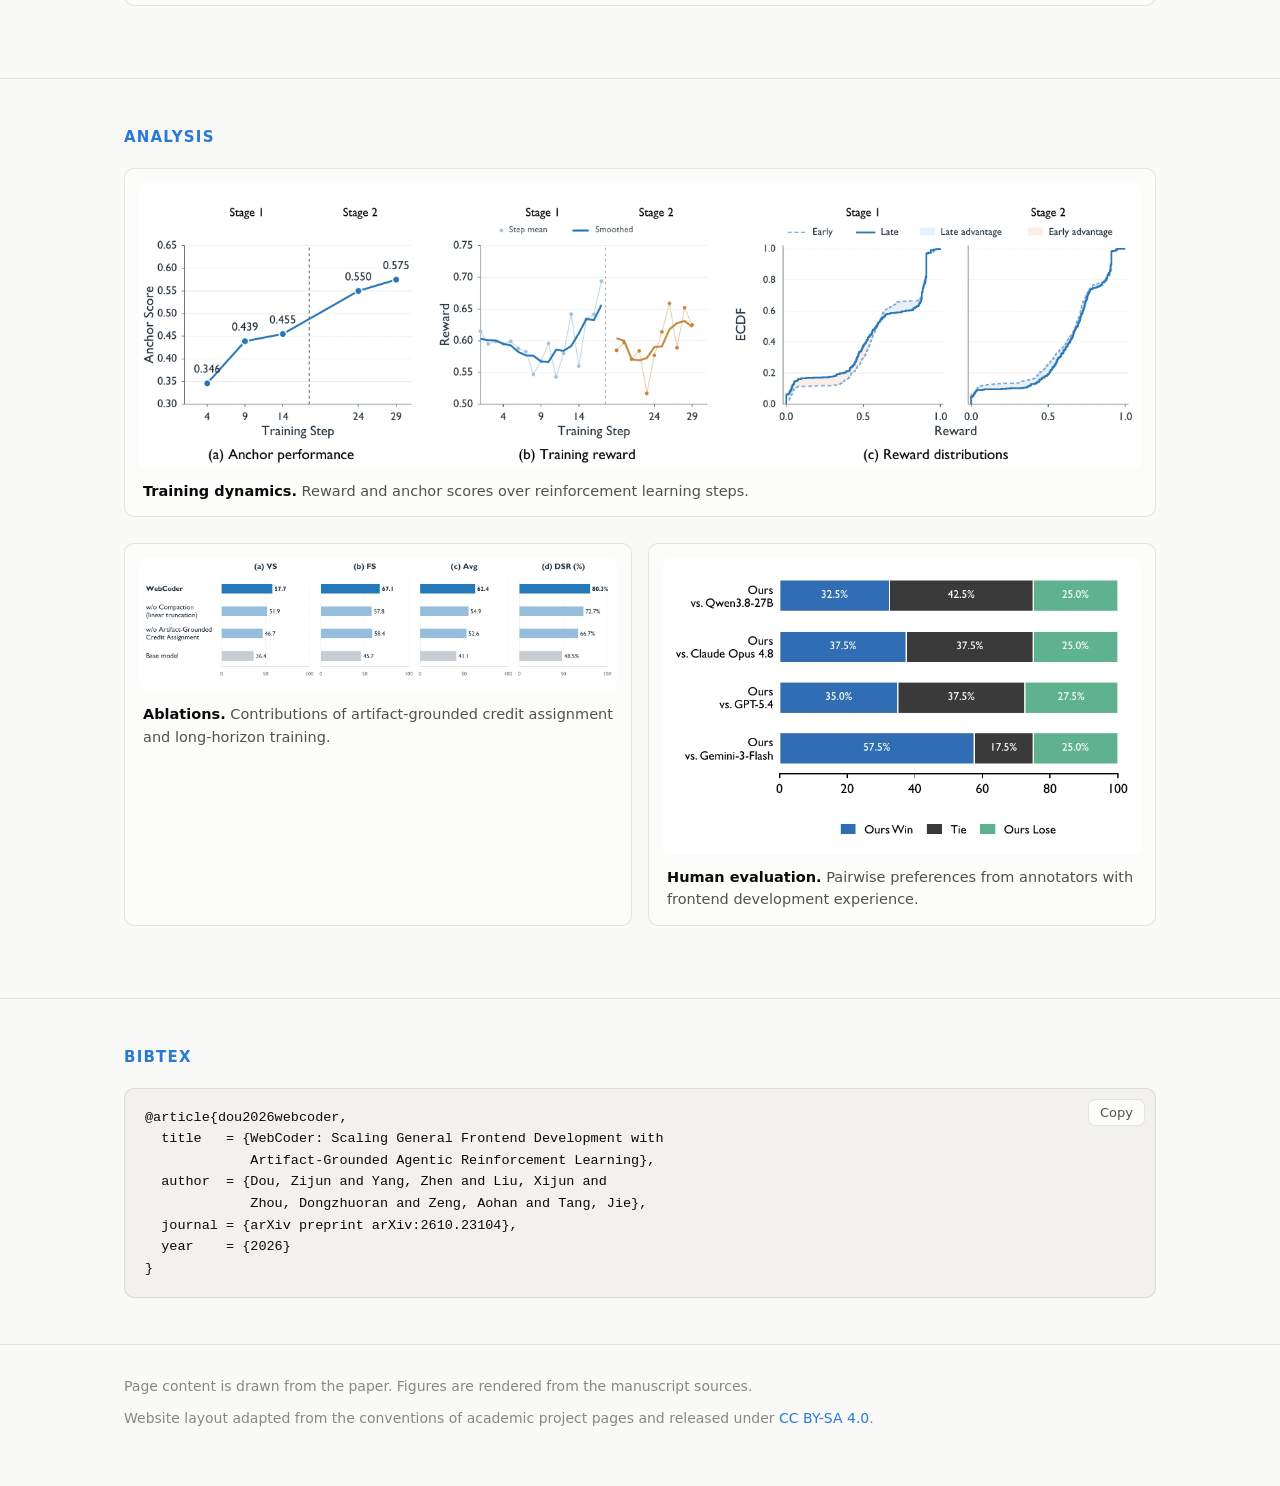
==== commit c6d17b23: "Fill in the arXiv identifier, the Code link and the social-preview URLs The preprint is live as arXi" ====
--- a/docs/index.html
+++ b/docs/index.html
@@ -8,11 +8,11 @@
 <meta name="description" content="WebCoder is a general frontend development agent trained with artifact-grounded agentic reinforcement learning. It raises requirement satisfaction on Webdev-Bench from 64.8 to 72.8 and the Vision2Web average score from 41.1 to 62.4.">
 <meta name="author" content="Zijun Dou, Zhen Yang, Xijun Liu, Dongzhuoran Zhou, Aohan Zeng, Jie Tang">
 
-<!-- TODO before publishing: set og:url / og:image to the live GitHub Pages URL. -->
 <meta property="og:type" content="website">
+<meta property="og:url" content="https://douzj-llm.github.io/WebCoder/">
 <meta property="og:title" content="WebCoder: Scaling General Frontend Development with Artifact-Grounded Agentic Reinforcement Learning">
 <meta property="og:description" content="A general frontend development agent trained with artifact-grounded agentic reinforcement learning.">
-<meta property="og:image" content="static/images/motivation1.webp">
+<meta property="og:image" content="https://douzj-llm.github.io/WebCoder/static/images/motivation1.webp">
 <meta name="twitter:card" content="summary_large_image">
 
 <link rel="icon" type="image/webp" href="static/images/logo.webp">
@@ -41,7 +41,7 @@
   <div class="wrap">
     <img class="hero-logo" src="static/images/logo.webp" alt="WebCoder logo">
     <h1>WebCoder: Scaling General Frontend Development with<br class="nb">Artifact-Grounded Agentic Reinforcement Learning</h1>
-    <p class="venue">Preprint &middot; under review</p>
+    <p class="venue">Preprint &middot; <a href="https://arxiv.org/abs/2610.23104">arXiv:2610.23104</a></p>
 
     <p class="authors">
       Zijun Dou<sup>1,2&#42;</sup>,
@@ -62,14 +62,16 @@
       Work was done when ZD, ZY, XL, AZ interned at Zhipu AI.
     </p>
 
-    <!-- TODO: replace each href="#" below with the real URL once the artifact is public,
-         and drop the "pending" class so the button renders as active. -->
+    <!-- Model and Webdev-Bench stay "pending" until the Hugging Face repos are made
+         public: https://huggingface.co/Roy-DOU/WebCoder-27B and
+         https://huggingface.co/datasets/Roy-DOU/Webdev-Bench. To activate a button,
+         set its href and drop the "pending" class and the aria-disabled attribute. -->
     <div class="links">
       <a class="btn" href="static/pdf/webcoder_paper.pdf">
         <svg viewBox="0 0 24 24"><path d="M6 2h9l5 5v15H6zM14 3.5V8h4.5z"/></svg>
         Paper
       </a>
-      <a class="btn pending" href="#" aria-disabled="true">
+      <a class="btn" href="https://github.com/douzj-llm/WebCoder">
         <svg viewBox="0 0 24 24"><path d="M12 2a10 10 0 00-3.2 19.5c-.5-.2-.5-.9-.5-1.2v-2c-2.8.6-3.4-1.3-3.4-1.3-.5-1.2-1.1-1.5-1.1-1.5-.9-.6 0-.6 0-.6 1 .1 1.5 1 1.5 1 .9 1.5 2.3 1.1 2.9.8.1-.7.4-1.1.6-1.4-2.2-.3-4.6-1.1-4.6-5 0-1.1.4-2 1-2.7-.1-.3-.4-1.3.1-2.6 0 0 .8-.3 2.7 1a9.4 9.4 0 015 0c1.9-1.3 2.7-1 2.7-1 .5 1.3.2 2.3.1 2.6.6.7 1 1.6 1 2.7 0 3.9-2.4 4.7-4.6 5 .4.3.7 1 .7 2v2.9c0 .3 0 1-.6 1.2A10 10 0 0012 2z"/></svg>
         Code
       </a>
@@ -405,7 +407,6 @@
 <section id="bibtex">
   <div class="wrap">
     <h2>BibTeX</h2>
-    <!-- TODO: fill in eprint/year once the arXiv submission has an identifier. -->
     <div class="code-card">
       <button class="copy-btn" type="button">Copy</button>
 <pre>@article{dou2026webcoder,
@@ -413,7 +414,7 @@
              Artifact-Grounded Agentic Reinforcement Learning},
   author  = {Dou, Zijun and Yang, Zhen and Liu, Xijun and
              Zhou, Dongzhuoran and Zeng, Aohan and Tang, Jie},
-  journal = {arXiv preprint arXiv:XXXX.XXXXX},
+  journal = {arXiv preprint arXiv:2610.23104},
   year    = {2026}
 }</pre>
     </div>
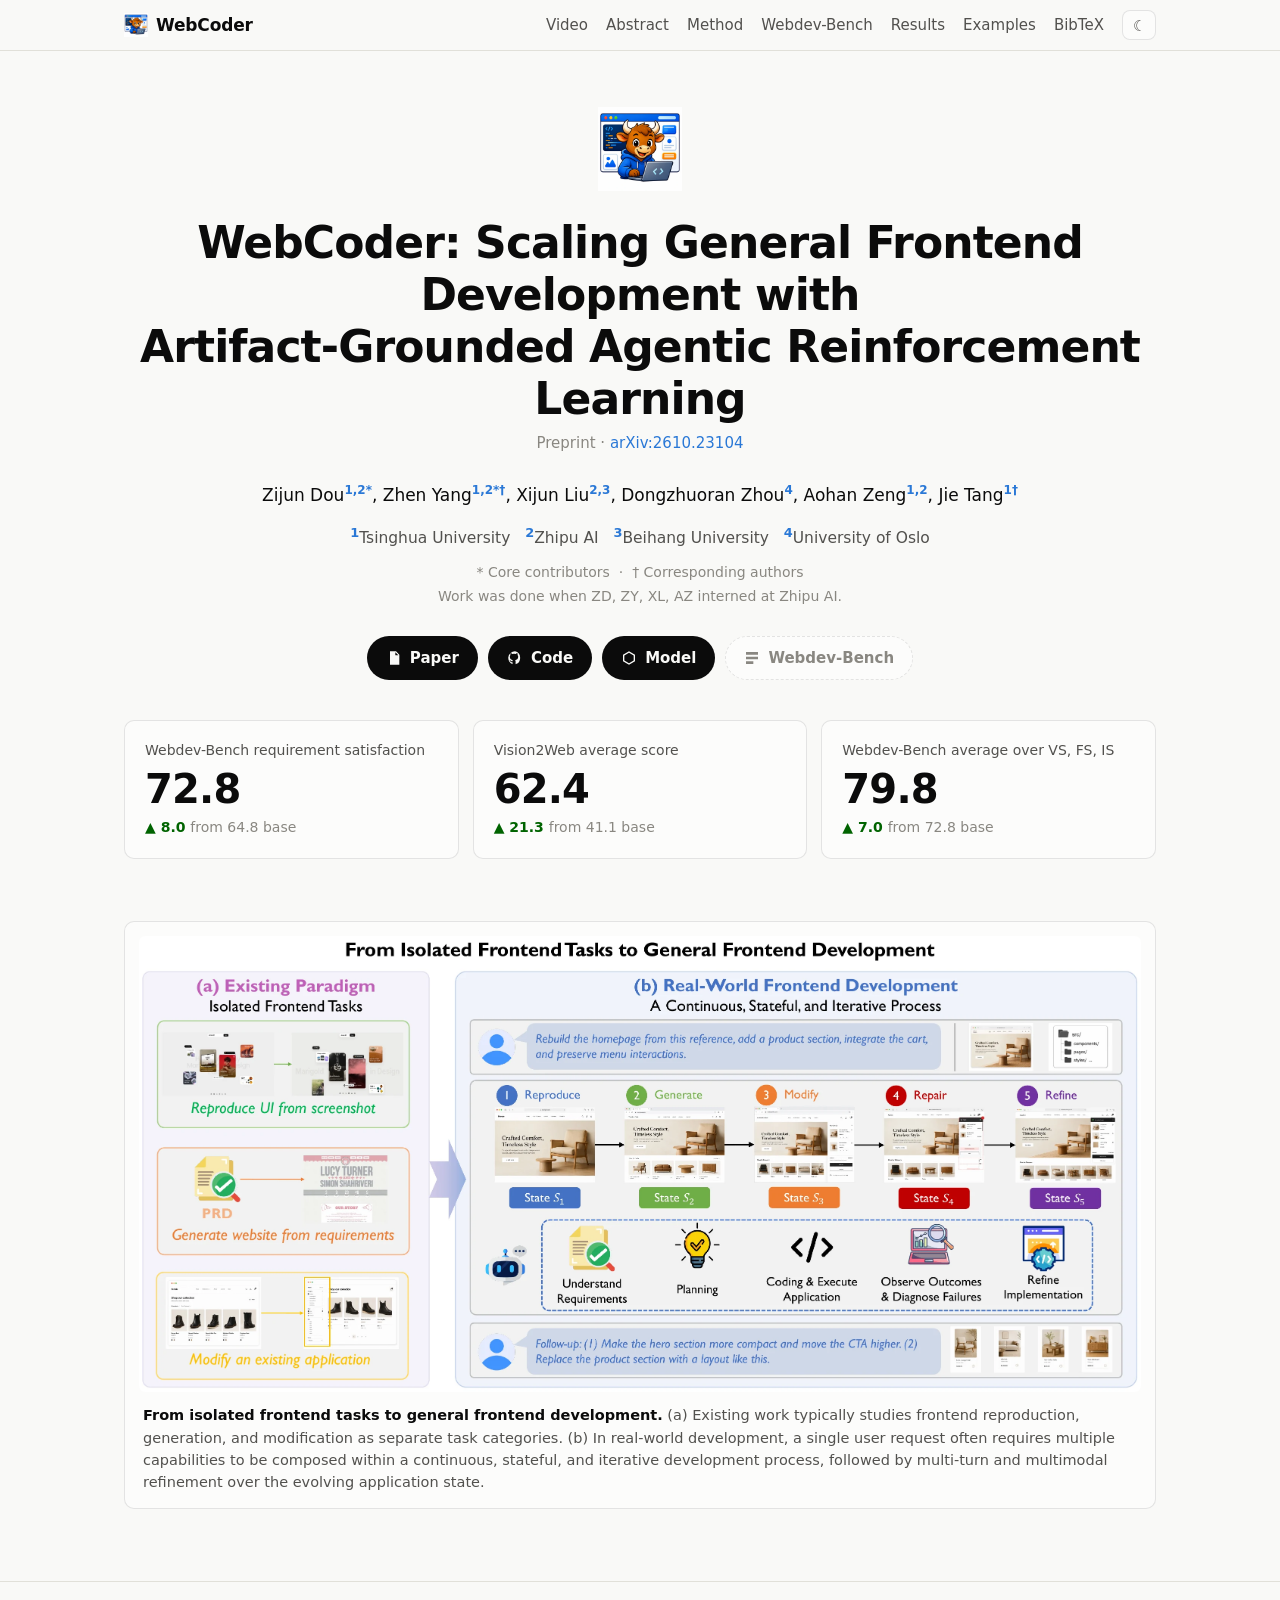
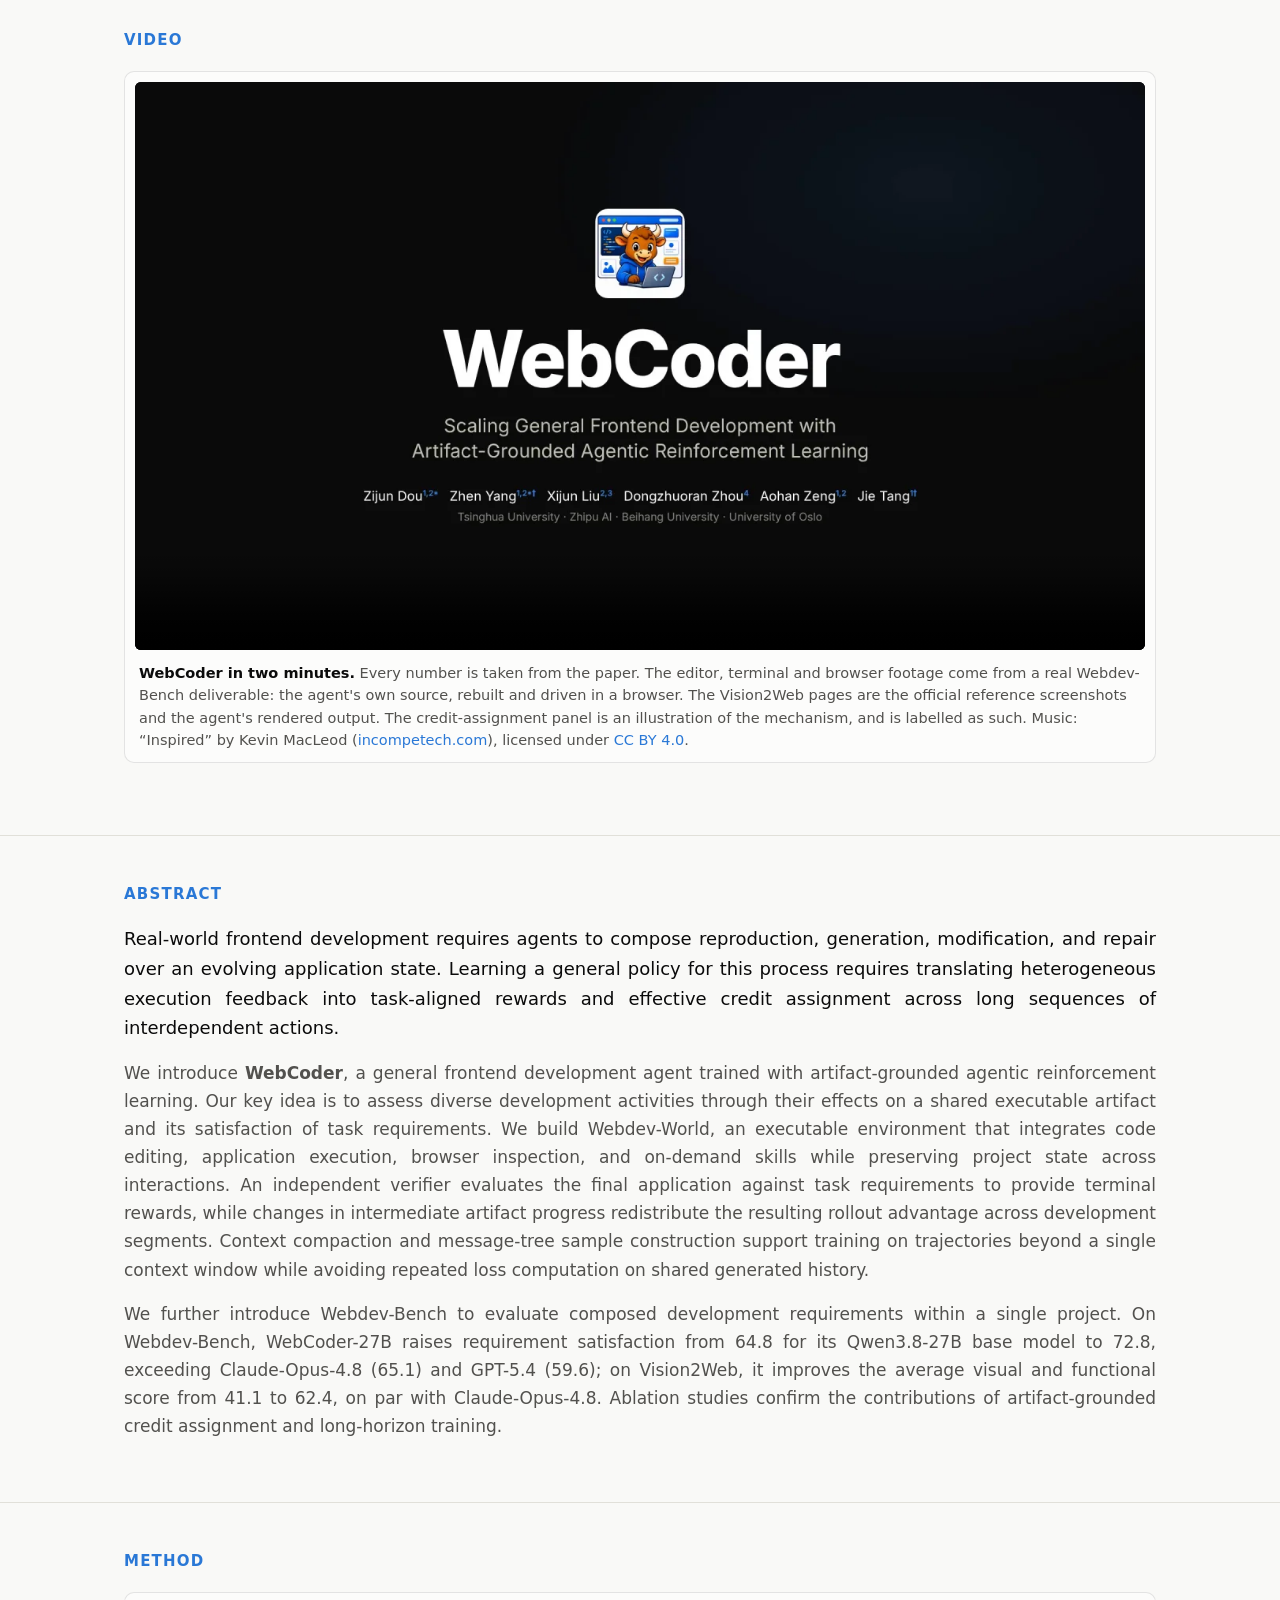
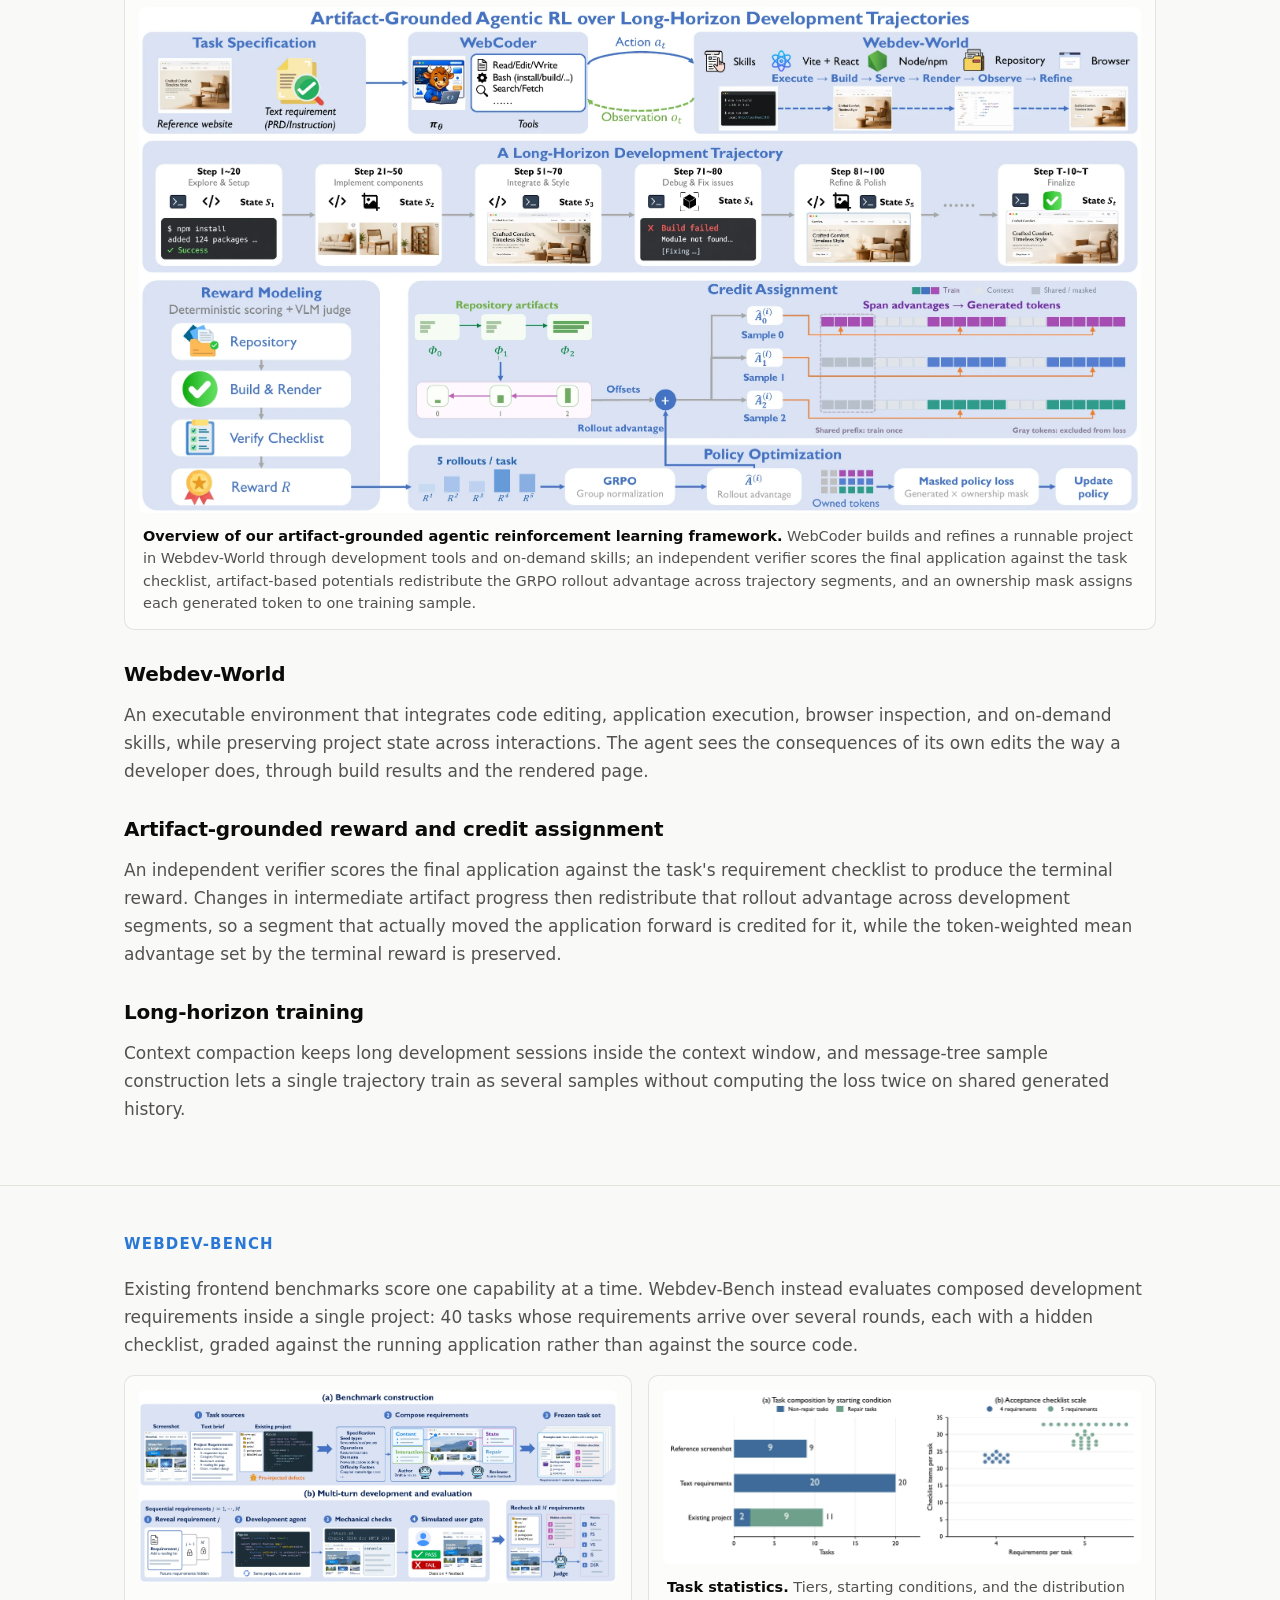
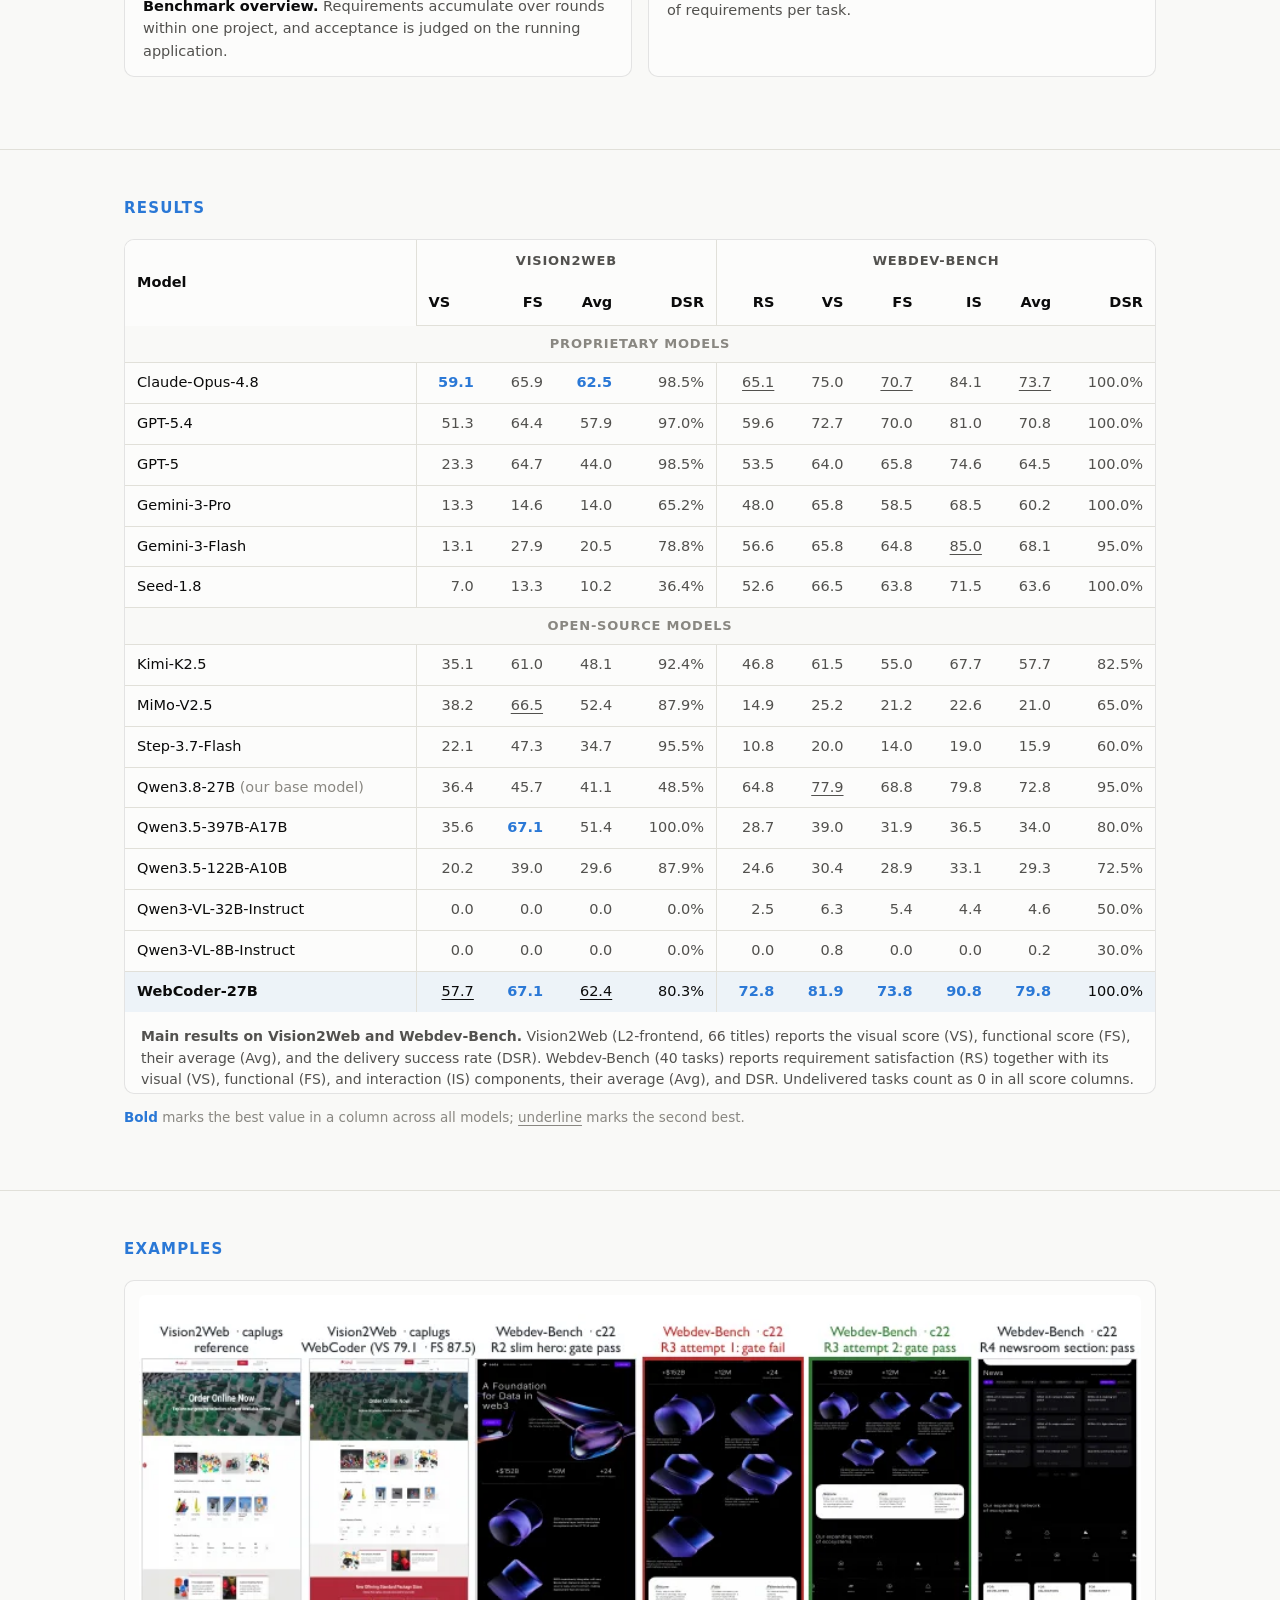
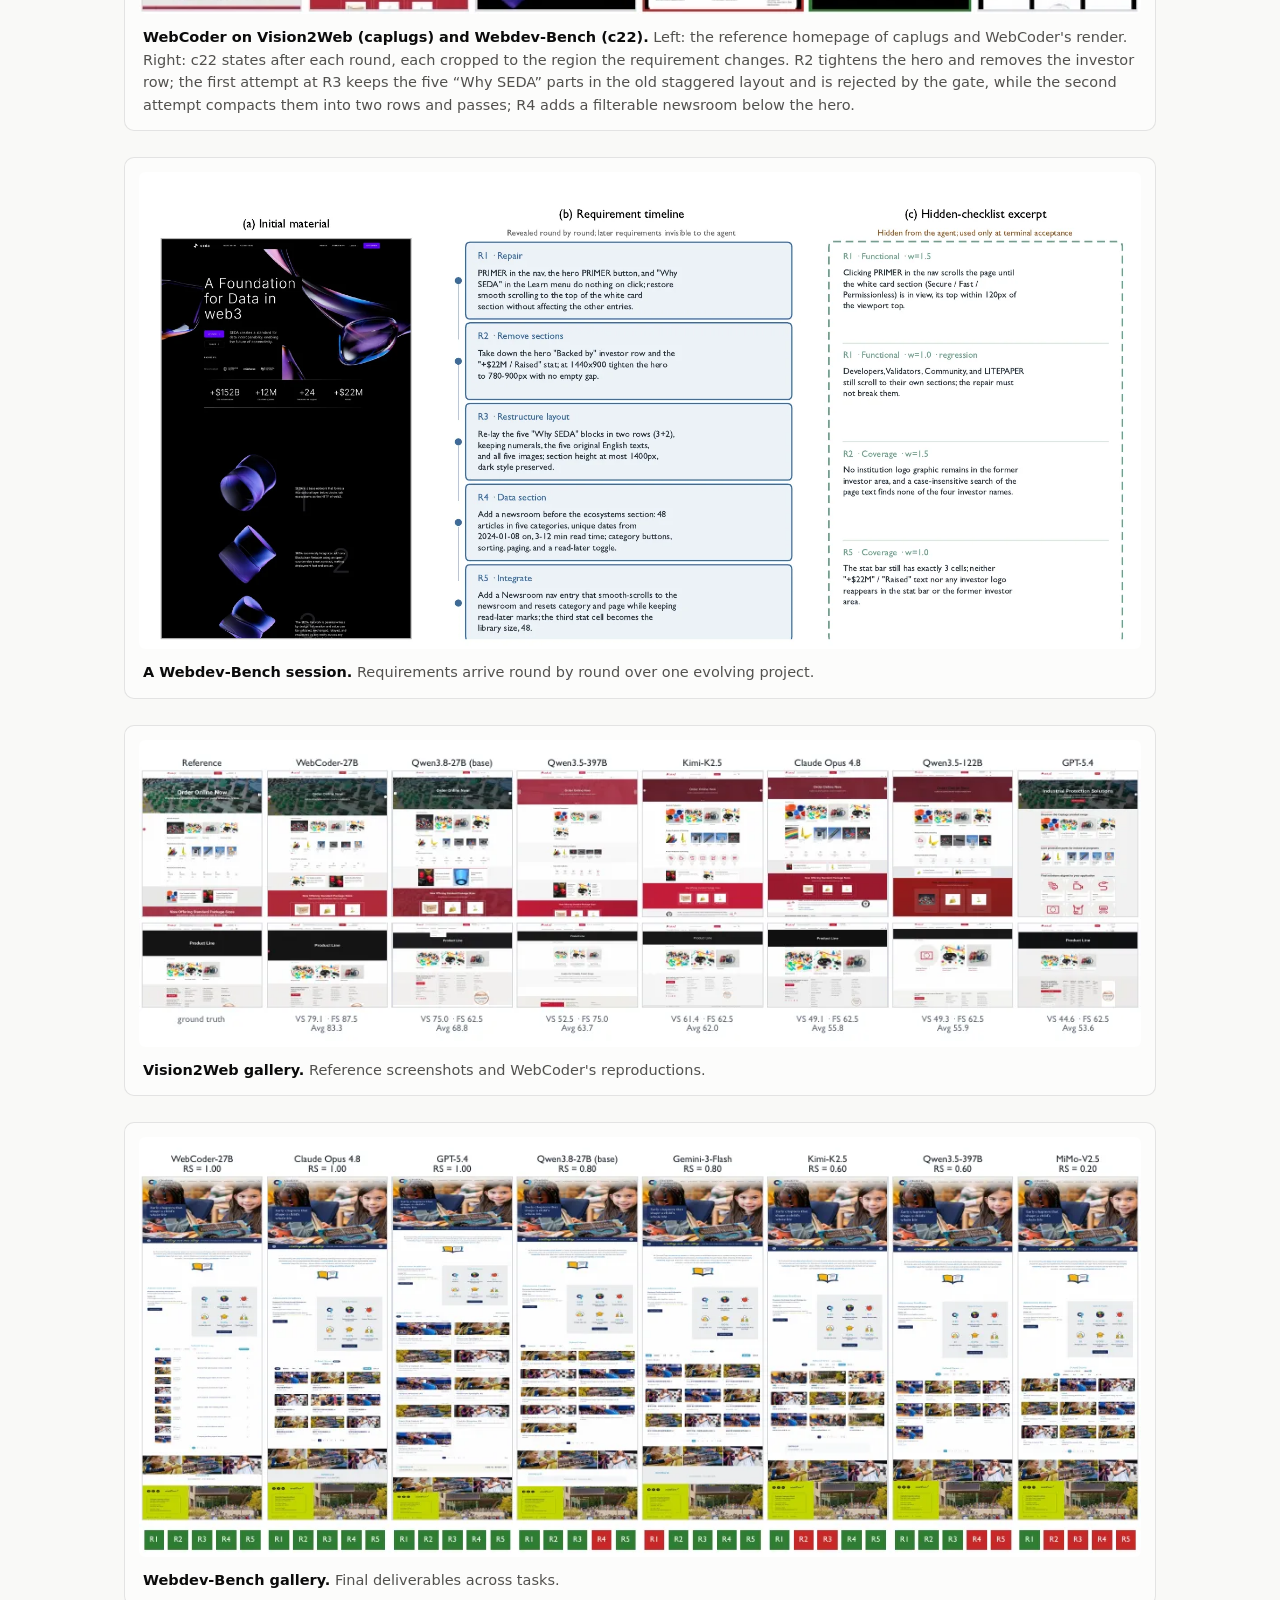
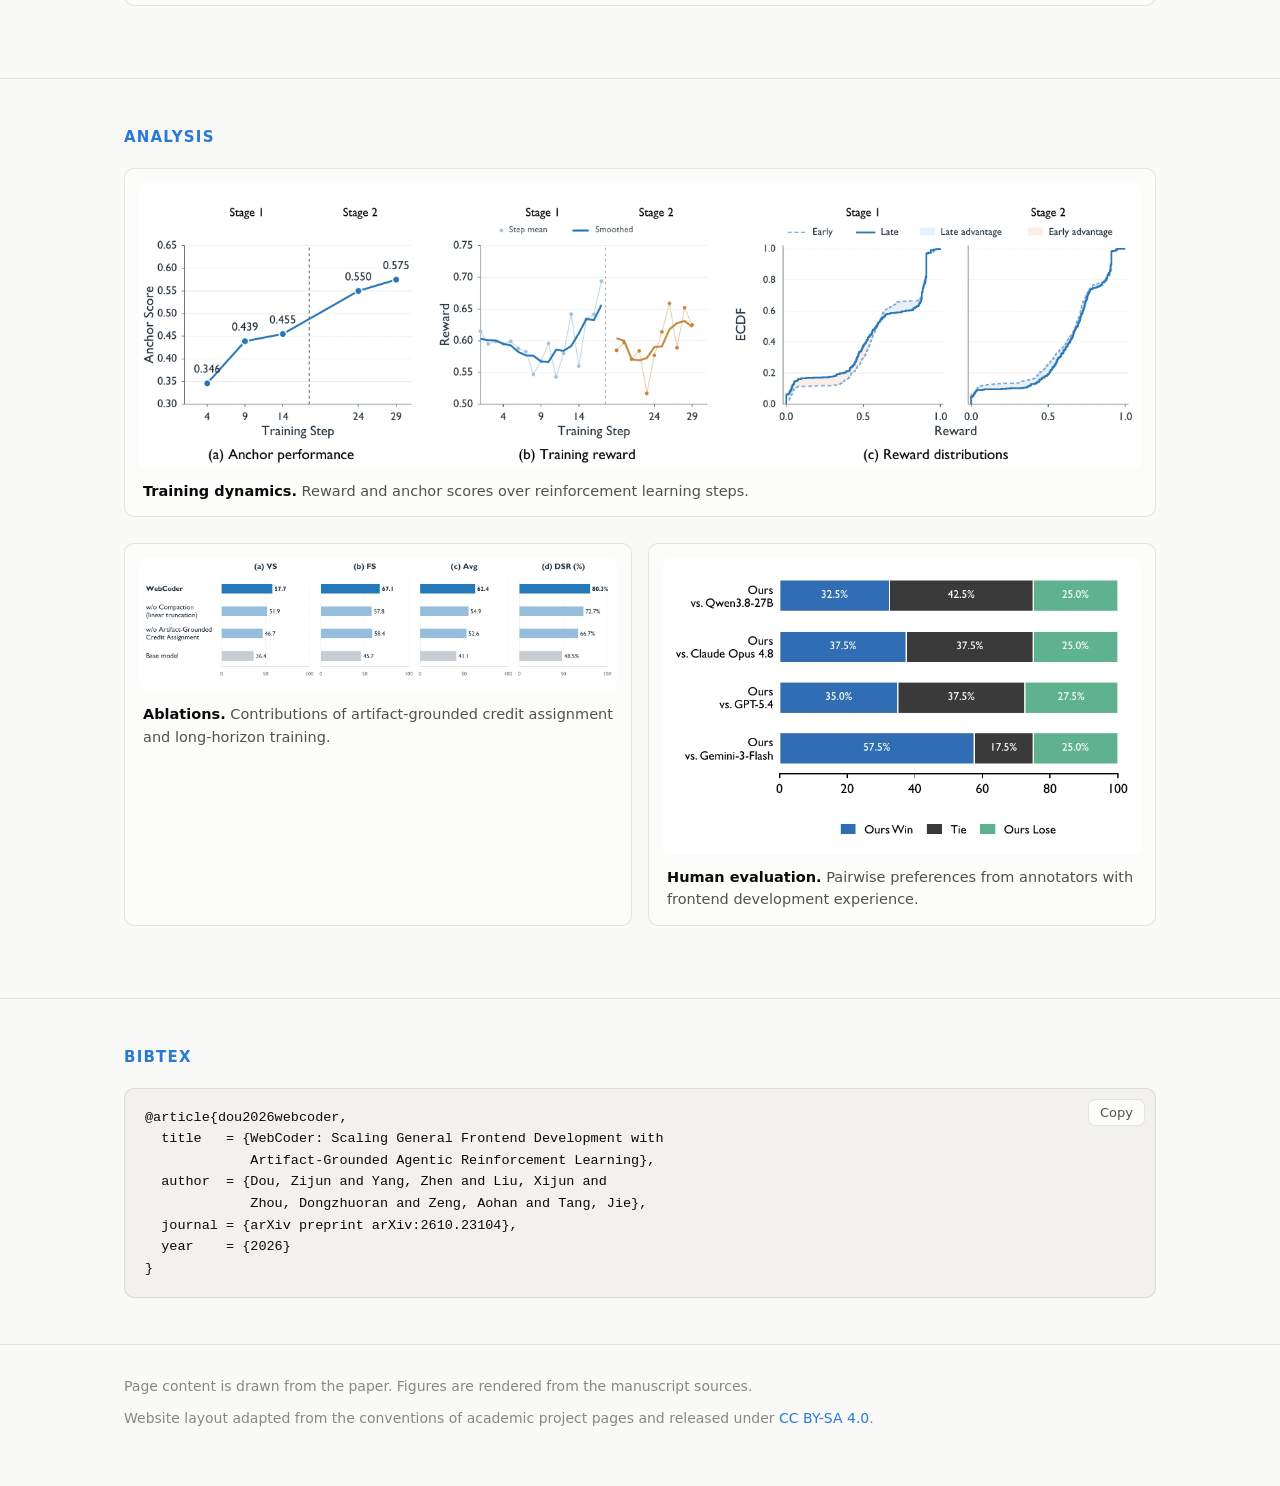
==== commit ffda1183: "Project page: link the Model button at the released WebCoder-27B weights Roy-DOU/WebCoder-27B is pub" ====
--- a/docs/index.html
+++ b/docs/index.html
@@ -62,10 +62,9 @@
       Work was done when ZD, ZY, XL, AZ interned at Zhipu AI.
     </p>
 
-    <!-- Model and Webdev-Bench stay "pending" until the Hugging Face repos are made
-         public: https://huggingface.co/Roy-DOU/WebCoder-27B and
-         https://huggingface.co/datasets/Roy-DOU/Webdev-Bench. To activate a button,
-         set its href and drop the "pending" class and the aria-disabled attribute. -->
+    <!-- Webdev-Bench stays "pending" until https://huggingface.co/datasets/Roy-DOU/Webdev-Bench
+         is populated and made public. To activate it, set the href and drop the
+         "pending" class and the aria-disabled attribute. -->
     <div class="links">
       <a class="btn" href="static/pdf/webcoder_paper.pdf">
         <svg viewBox="0 0 24 24"><path d="M6 2h9l5 5v15H6zM14 3.5V8h4.5z"/></svg>
@@ -75,7 +74,7 @@
         <svg viewBox="0 0 24 24"><path d="M12 2a10 10 0 00-3.2 19.5c-.5-.2-.5-.9-.5-1.2v-2c-2.8.6-3.4-1.3-3.4-1.3-.5-1.2-1.1-1.5-1.1-1.5-.9-.6 0-.6 0-.6 1 .1 1.5 1 1.5 1 .9 1.5 2.3 1.1 2.9.8.1-.7.4-1.1.6-1.4-2.2-.3-4.6-1.1-4.6-5 0-1.1.4-2 1-2.7-.1-.3-.4-1.3.1-2.6 0 0 .8-.3 2.7 1a9.4 9.4 0 015 0c1.9-1.3 2.7-1 2.7-1 .5 1.3.2 2.3.1 2.6.6.7 1 1.6 1 2.7 0 3.9-2.4 4.7-4.6 5 .4.3.7 1 .7 2v2.9c0 .3 0 1-.6 1.2A10 10 0 0012 2z"/></svg>
         Code
       </a>
-      <a class="btn pending" href="#" aria-disabled="true">
+      <a class="btn" href="https://huggingface.co/Roy-DOU/WebCoder-27B">
         <svg viewBox="0 0 24 24"><path d="M12 2l9 5v10l-9 5-9-5V7zm0 2.3L5 8.2v7.6l7 3.9 7-3.9V8.2z"/></svg>
         Model
       </a>
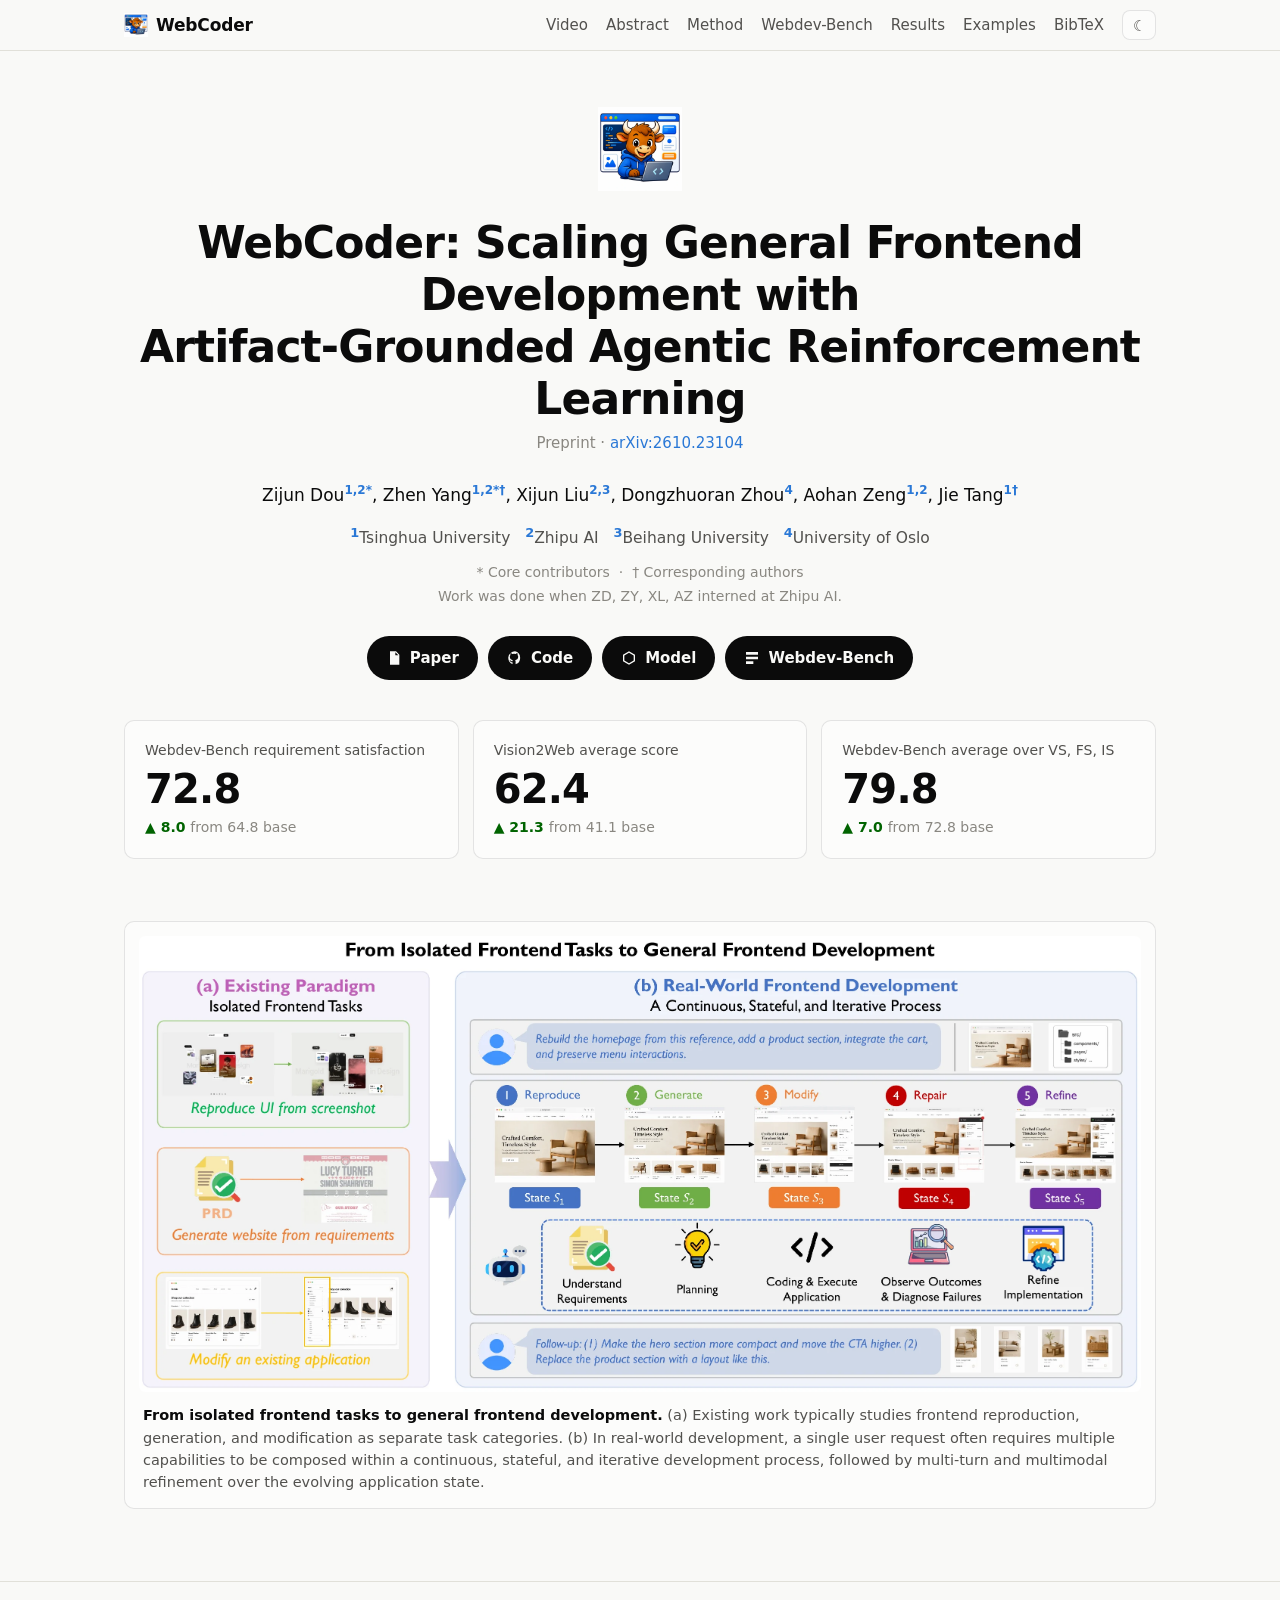
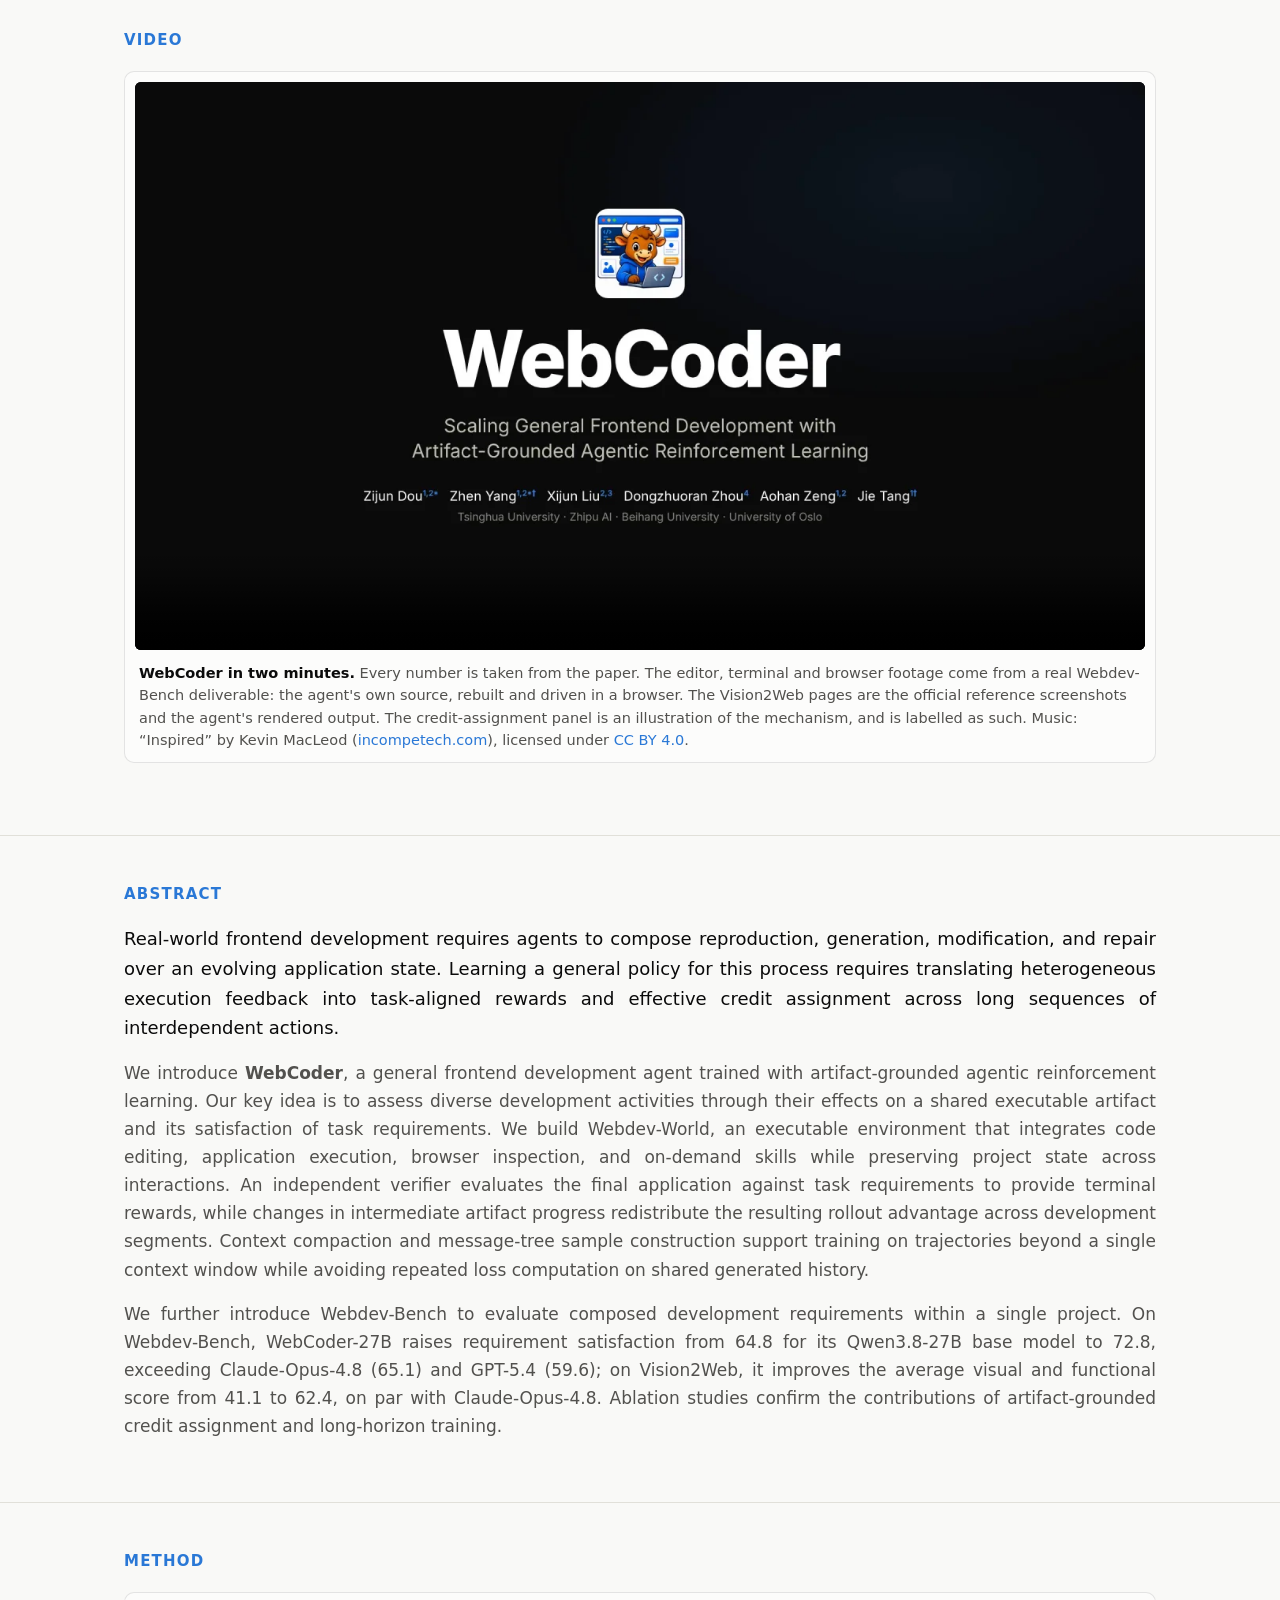
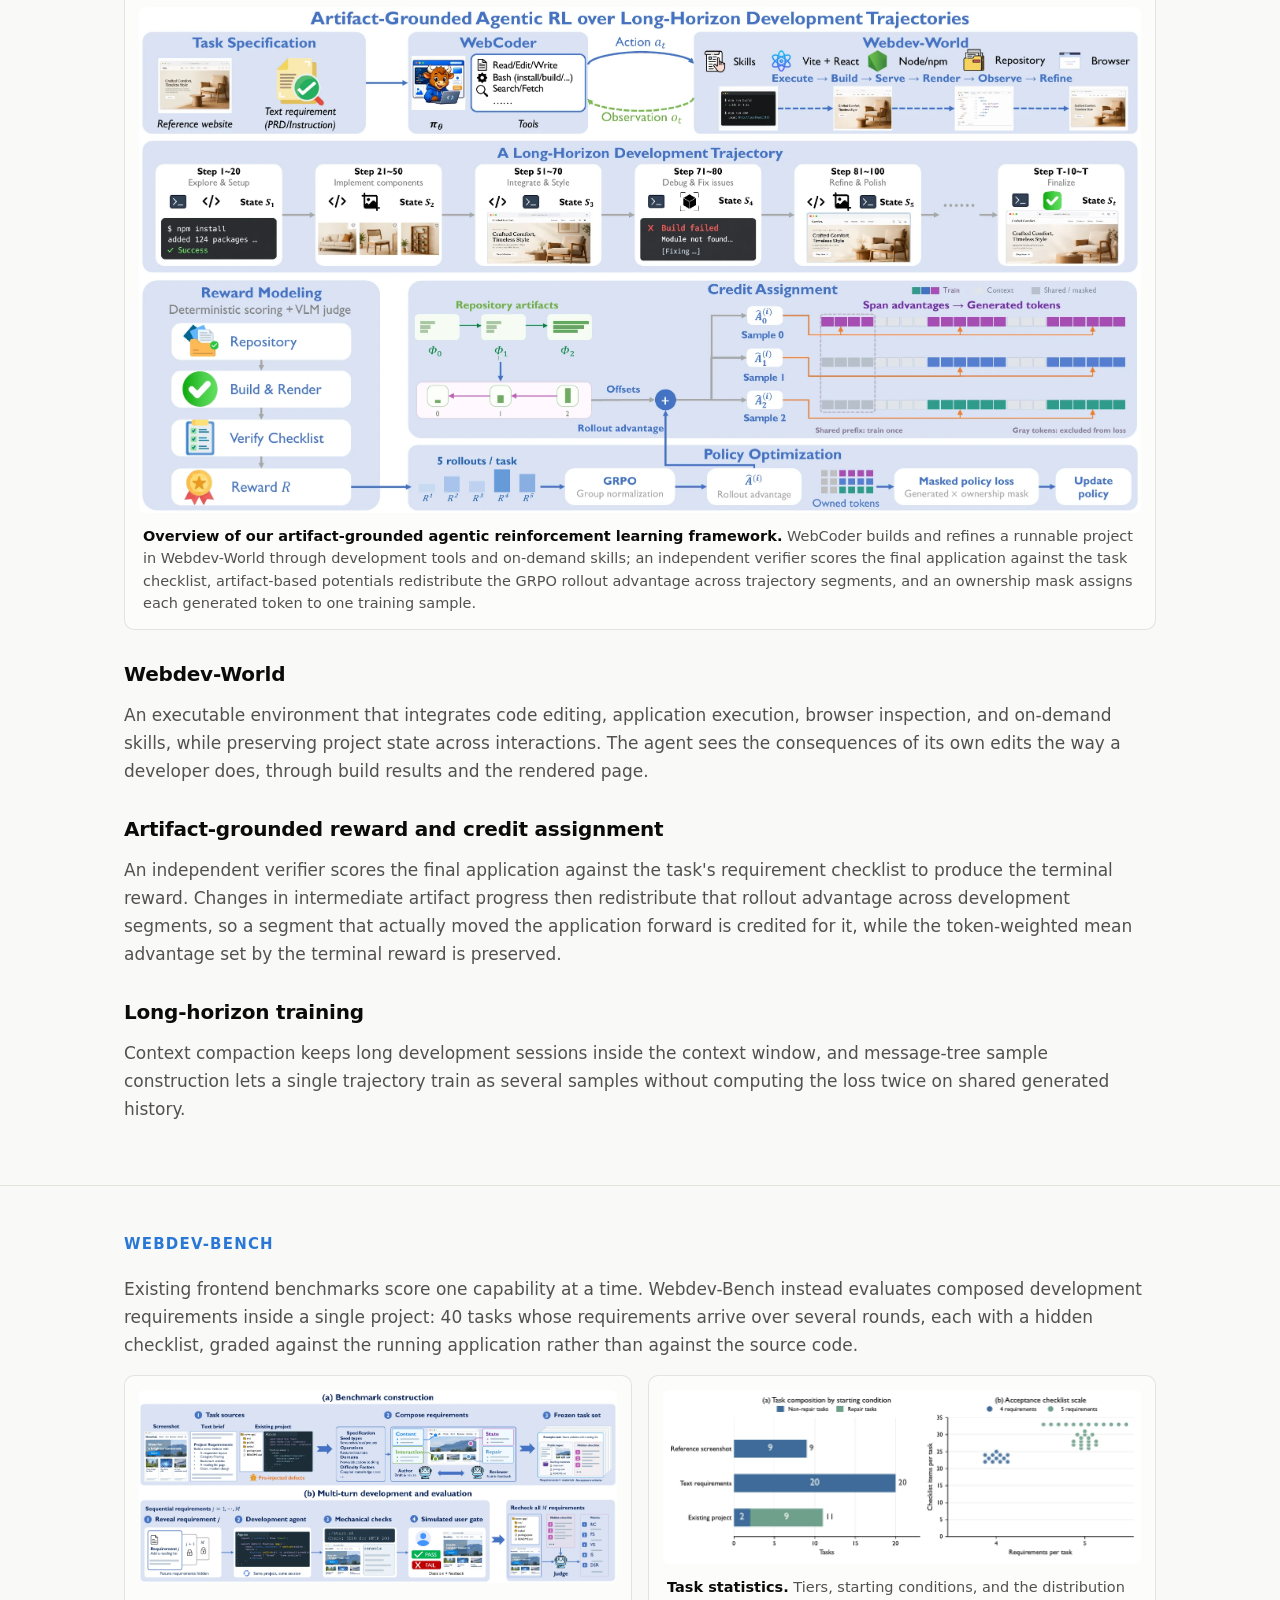
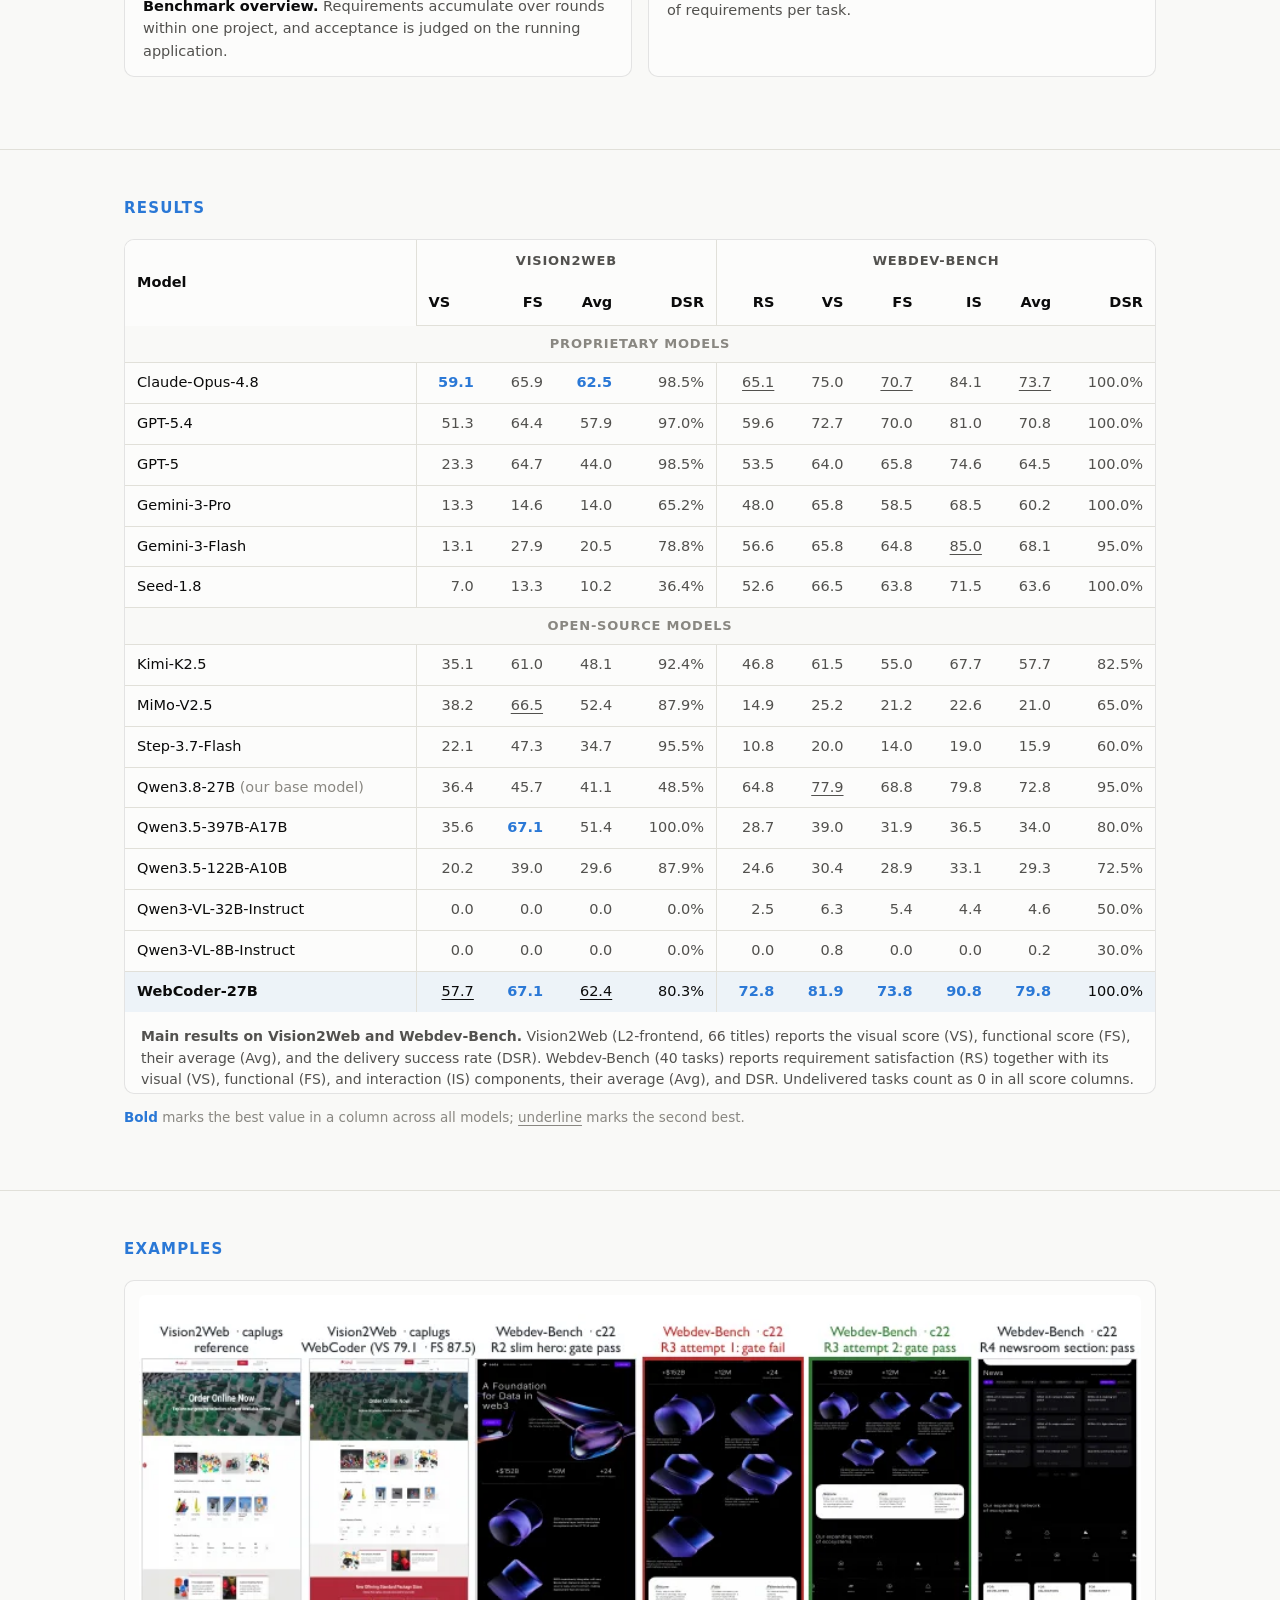
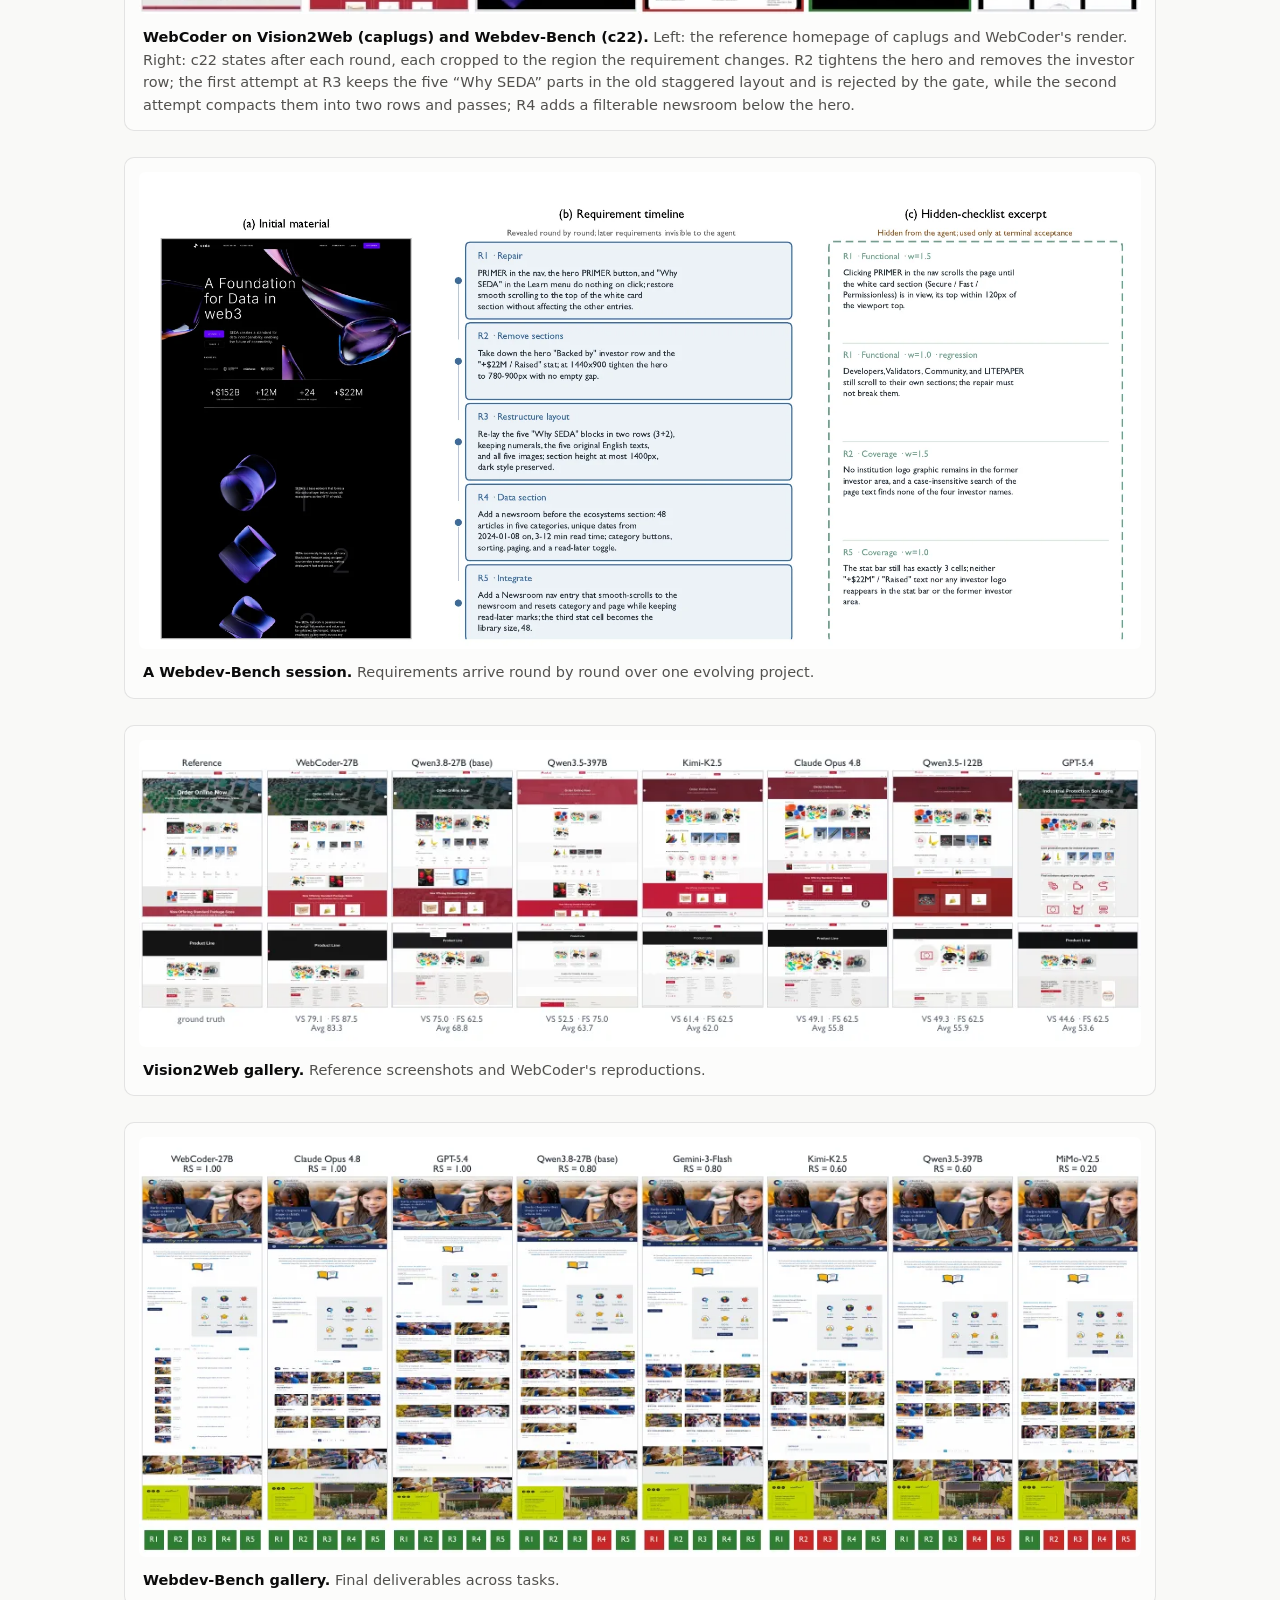
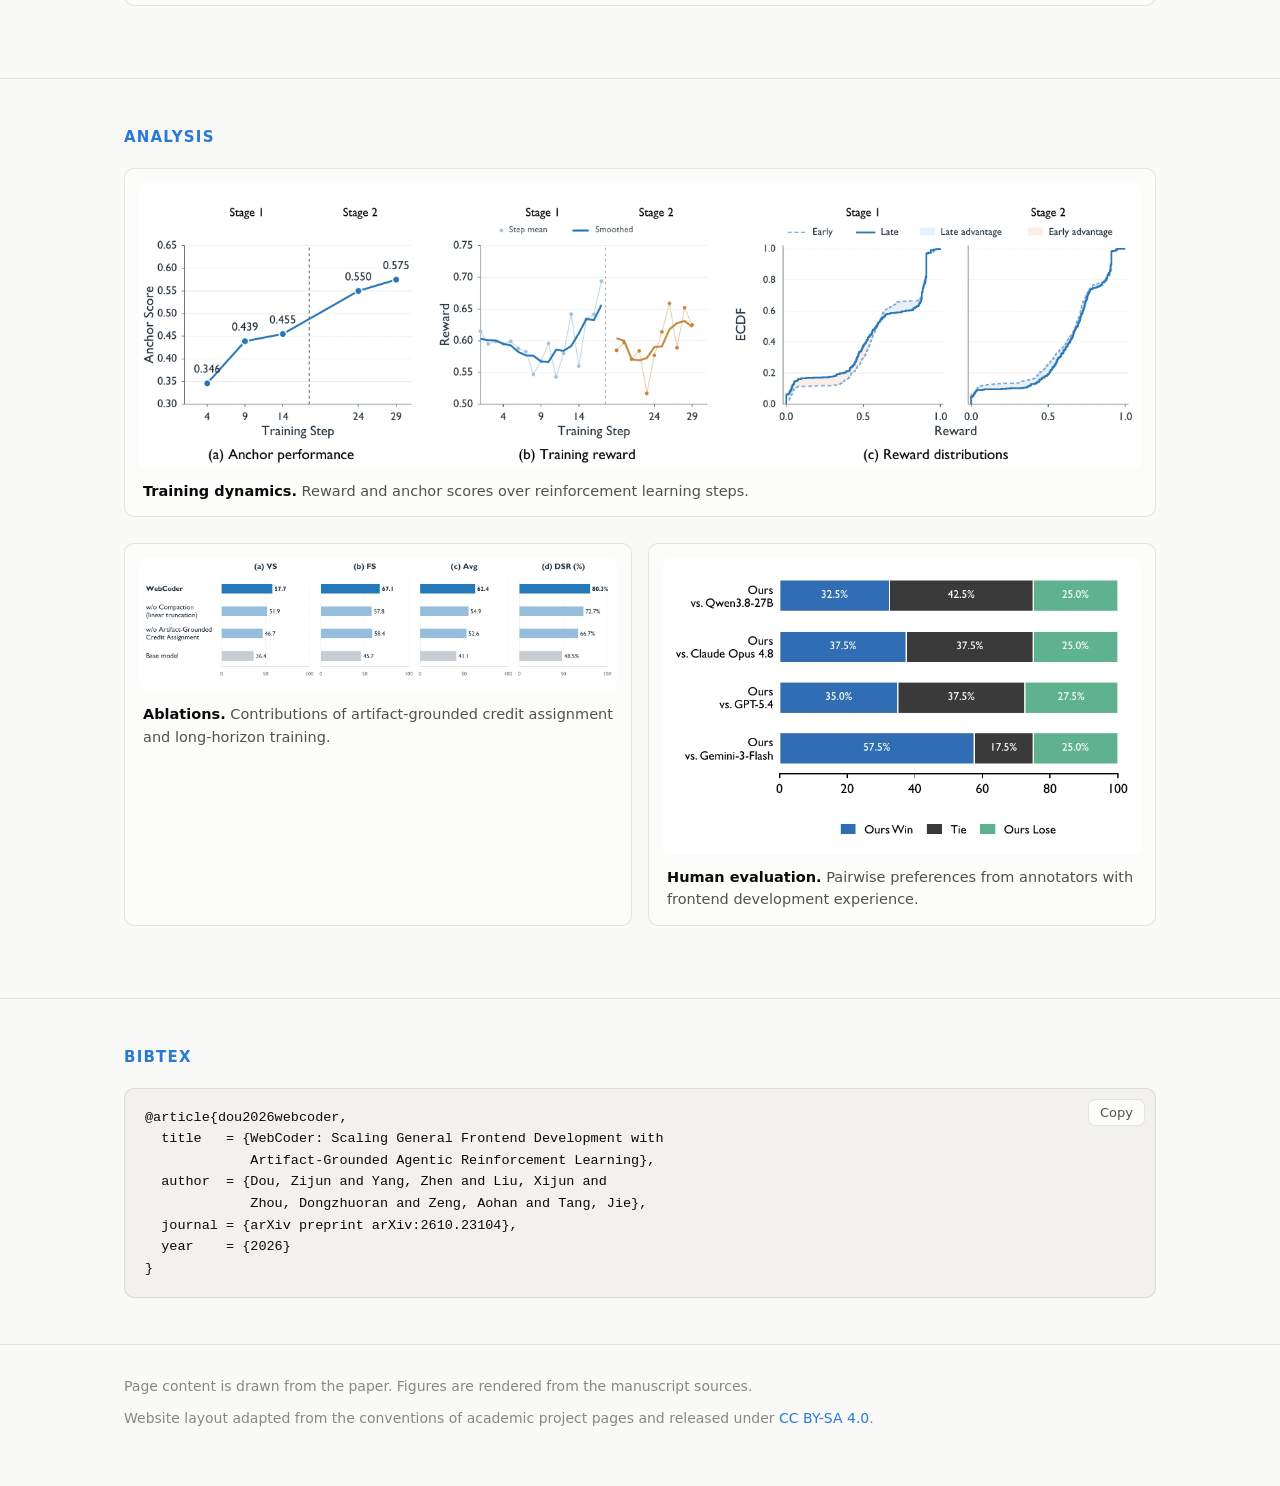
==== commit 318fb211: "Project page: link the Webdev-Bench button at the released dataset All four resource links are live " ====
--- a/docs/index.html
+++ b/docs/index.html
@@ -62,9 +62,6 @@
       Work was done when ZD, ZY, XL, AZ interned at Zhipu AI.
     </p>
 
-    <!-- Webdev-Bench stays "pending" until https://huggingface.co/datasets/Roy-DOU/Webdev-Bench
-         is populated and made public. To activate it, set the href and drop the
-         "pending" class and the aria-disabled attribute. -->
     <div class="links">
       <a class="btn" href="static/pdf/webcoder_paper.pdf">
         <svg viewBox="0 0 24 24"><path d="M6 2h9l5 5v15H6zM14 3.5V8h4.5z"/></svg>
@@ -78,7 +75,7 @@
         <svg viewBox="0 0 24 24"><path d="M12 2l9 5v10l-9 5-9-5V7zm0 2.3L5 8.2v7.6l7 3.9 7-3.9V8.2z"/></svg>
         Model
       </a>
-      <a class="btn pending" href="#" aria-disabled="true">
+      <a class="btn" href="https://huggingface.co/datasets/Roy-DOU/Webdev-Bench">
         <svg viewBox="0 0 24 24"><path d="M3 3h18v4H3zm0 7h18v4H3zm0 7h11v4H3z"/></svg>
         Webdev-Bench
       </a>
